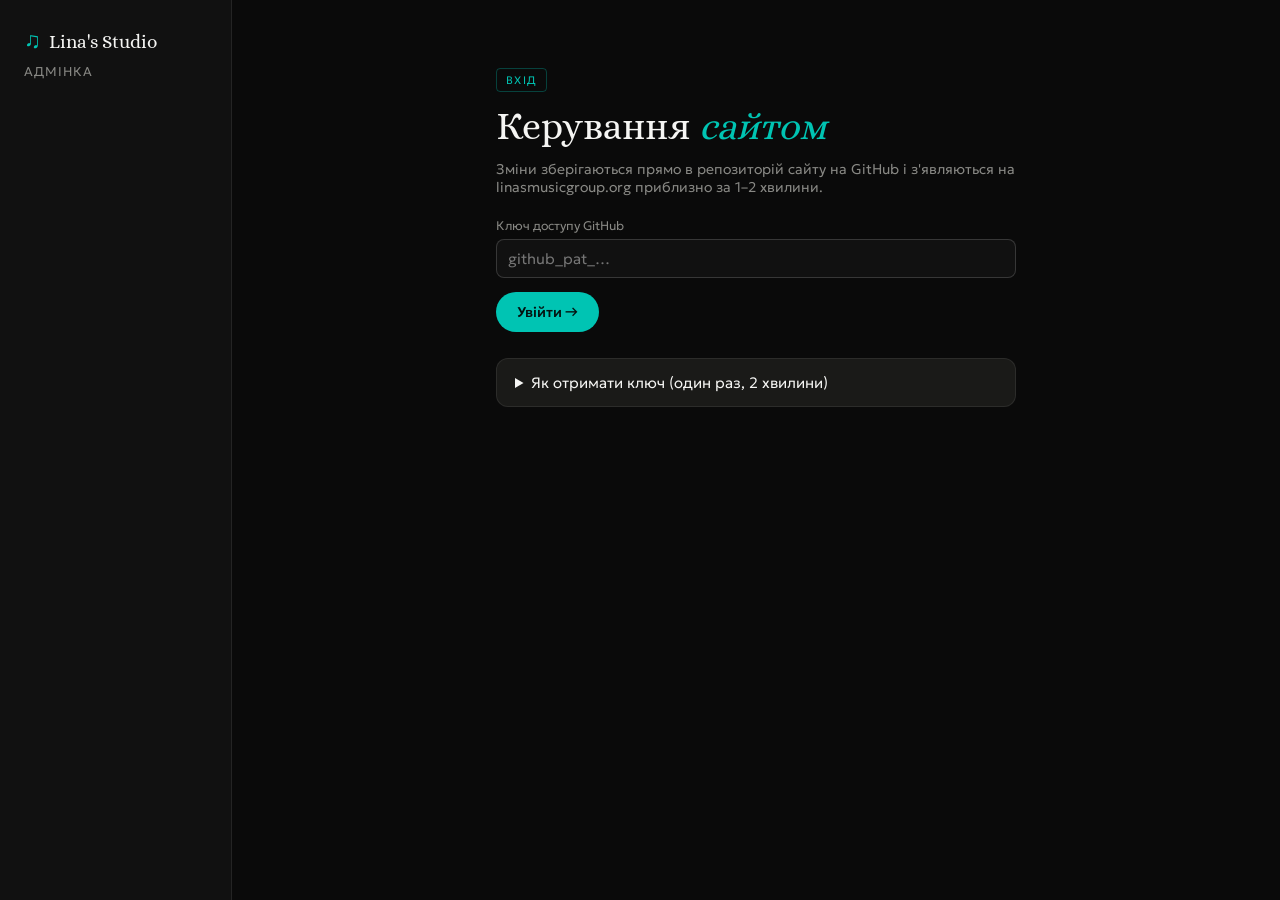
==== admin/index.html @ 113d6806 "Адмінка: зали, блок «О студии» і сертифікат теж редагуються - content.js: halls (картки залів, ціни " ====
<!doctype html>
<html lang="uk">
<head>
  <meta charset="utf-8" />
  <meta name="viewport" content="width=device-width, initial-scale=1" />
  <meta name="robots" content="noindex, nofollow" />
  <title>Адмінка · Lina's Studio</title>
  <link rel="preconnect" href="https://fonts.googleapis.com" />
  <link rel="preconnect" href="https://fonts.gstatic.com" crossorigin />
  <link href="https://fonts.googleapis.com/css2?family=Alice&family=Geologica:wght@300;400;500;600&display=swap" rel="stylesheet" />
  <link rel="stylesheet" href="admin.css" />
</head>
<body>
  <header class="topbar">
    <div class="brand">
      <span class="brand-note">♫</span>
      <span class="brand-name">Lina's Studio</span>
      <span class="brand-sub">адмінка</span>
    </div>
    <nav class="tabs" id="tabs" hidden>
      <button class="tab active" data-tab="events">Події</button>
      <button class="tab" data-tab="teachers">Викладачі</button>
      <button class="tab" data-tab="prices">Ціни</button>
      <button class="tab" data-tab="halls">Зали</button>
      <button class="tab" data-tab="about">Про студію</button>
      <button class="tab" data-tab="cert">Сертифікат</button>
      <button class="tab" data-tab="gallery">Галерея</button>
    </nav>
    <div class="topbar-right" id="topbarRight" hidden>
      <a class="link" href="../" target="_blank" rel="noopener">Відкрити сайт ↗</a>
      <button class="link" id="logoutBtn">Вийти</button>
    </div>
  </header>

  <main id="app">
    <section class="login" id="loginView" hidden>
      <div class="chip">Вхід</div>
      <h1>Керування <em>сайтом</em></h1>
      <p class="muted">Зміни зберігаються прямо в репозиторій сайту на GitHub і з'являються на linasmusicgroup.org приблизно за 1–2 хвилини.</p>
      <label class="field">
        <span>Ключ доступу GitHub</span>
        <input type="password" id="tokenInput" placeholder="github_pat_…" autocomplete="off" />
      </label>
      <button class="btn btn-teal" id="loginBtn">Увійти →</button>
      <p class="error" id="loginError" hidden></p>
      <details class="help">
        <summary>Як отримати ключ (один раз, 2 хвилини)</summary>
        <ol>
          <li>Відкрийте <a href="https://github.com/settings/personal-access-tokens/new" target="_blank" rel="noopener">github.com/settings/personal-access-tokens/new</a> (увійдіть у свій GitHub).</li>
          <li><b>Token name</b>: наприклад «Адмінка сайту». <b>Expiration</b>: на ваш вибір (наприклад, 1 рік).</li>
          <li><b>Repository access</b> → <b>Only select repositories</b> → виберіть <b>linas-studio</b>.</li>
          <li><b>Permissions</b> → <b>Repository permissions</b> → <b>Contents</b> → <b>Read and write</b>.</li>
          <li>Натисніть <b>Generate token</b>, скопіюйте ключ і вставте його сюди.</li>
        </ol>
        <p class="muted">Ключ зберігається лише в цьому браузері. Нікому його не пересилайте.</p>
      </details>
    </section>

    <section id="loadingView" class="loading" hidden>Завантажую контент…</section>

    <section id="eventsView" class="view" hidden></section>
    <section id="teachersView" class="view" hidden></section>
    <section id="pricesView" class="view" hidden></section>
    <section id="hallsView" class="view" hidden></section>
    <section id="aboutView" class="view" hidden></section>
    <section id="certView" class="view" hidden></section>
    <section id="galleryView" class="view" hidden></section>
  </main>

  <div class="savebar" id="savebar" hidden>
    <span id="saveStatus">Немає змін</span>
    <div class="savebar-actions">
      <button class="btn btn-ghost" id="previewBtn">Попередній перегляд</button>
      <button class="btn btn-ghost" id="discardBtn">Скасувати зміни</button>
      <button class="btn btn-teal" id="publishBtn">Опублікувати на сайті</button>
    </div>
  </div>

  <div class="modal" id="modal" hidden>
    <div class="modal-box" role="dialog" aria-modal="true">
      <div id="modalBody"></div>
    </div>
  </div>

  <div class="toast" id="toast" hidden></div>

  <script src="photo-editor.js"></script>
  <script src="admin.js"></script>
</body>
</html>
---- admin/admin.css ----
:root {
  --teal: #00c4b3;
  --teal2: #00d4c2;
  --teal-faint: rgba(0, 196, 179, 0.08);
  --teal-border: rgba(0, 196, 179, 0.3);
  --gold: #d4a017;
  --purple: rgba(147, 51, 234, 0.88);
  --red: #e5534b;
  --dark: #0a0a0a;
  --dark2: #111111;
  --card: #1a1a18;
  --card2: #222220;
  --border: rgba(255, 255, 255, 0.08);
  --border2: rgba(255, 255, 255, 0.16);
  --text: #c8c8c4;
  --muted: #888884;
  --white: #f5f5f3;
  --radius: 12px;
  --radius-sm: 8px;
}
*, *::before, *::after { box-sizing: border-box; margin: 0; padding: 0; }
body {
  background: var(--dark);
  color: var(--text);
  font-family: "Geologica", sans-serif;
  font-weight: 300;
  font-size: 15px;
  min-height: 100vh;
  padding-bottom: 96px;
}
a { color: var(--teal); }
button { font: inherit; cursor: pointer; }
input, textarea, select {
  font: inherit;
  color: var(--white);
  background: var(--dark2);
  border: 1px solid var(--border2);
  border-radius: var(--radius-sm);
  padding: 9px 11px;
  width: 100%;
}
input:focus, textarea:focus, select:focus { outline: none; border-color: var(--teal); }
textarea { min-height: 110px; resize: vertical; line-height: 1.45; }
[hidden] { display: none !important; }
h1, h2, h3 { font-family: "Alice", serif; font-weight: 400; color: var(--white); }
h1 em, h2 em { color: var(--teal); }
.muted { color: var(--muted); font-size: 0.88rem; }
.error { color: var(--red); margin-top: 10px; }

/* top bar */
.topbar {
  position: sticky; top: 0; z-index: 20;
  display: flex; align-items: center; gap: 24px; flex-wrap: wrap;
  padding: 14px 24px;
  background: rgba(10, 10, 10, 0.92);
  backdrop-filter: blur(10px);
  border-bottom: 1px solid var(--border);
}
.brand { display: flex; align-items: baseline; gap: 8px; }
.brand-note { color: var(--teal); font-size: 1.4rem; }
.brand-name { font-family: "Alice", serif; color: var(--white); font-size: 1.2rem; }
.brand-sub { color: var(--muted); font-size: 0.8rem; text-transform: uppercase; letter-spacing: 0.08em; }
.tabs { display: flex; gap: 6px; flex-wrap: wrap; }
.tab {
  background: transparent; color: var(--text);
  border: 1px solid var(--border2); border-radius: 999px;
  padding: 7px 16px; font-size: 0.85rem;
}
.tab.active { background: var(--teal); color: #041311; border-color: var(--teal); font-weight: 500; }
.topbar-right { margin-left: auto; display: flex; gap: 16px; align-items: center; }
.link { background: none; border: none; color: var(--muted); font-size: 0.85rem; text-decoration: none; }
.link:hover { color: var(--teal); }

main { max-width: 1120px; margin: 0 auto; padding: 28px 24px; }
.chip {
  display: inline-block; font-size: 0.68rem; text-transform: uppercase; letter-spacing: 0.12em;
  color: var(--teal); border: 1px solid var(--teal-border); border-radius: 4px; padding: 4px 9px;
  margin-bottom: 12px;
}

/* login */
.login { max-width: 520px; margin: 40px auto; }
.login h1 { font-size: 2.4rem; margin-bottom: 12px; }
.login .muted { margin-bottom: 22px; }
.field { display: block; margin-bottom: 14px; }
.field > span { display: block; font-size: 0.78rem; color: var(--muted); margin-bottom: 6px; }
.help { margin-top: 26px; background: var(--card); border: 1px solid var(--border); border-radius: var(--radius); padding: 14px 18px; }
.help summary { cursor: pointer; color: var(--white); }
.help ol { margin: 12px 0 10px 18px; line-height: 1.6; font-size: 0.9rem; }
.loading { text-align: center; padding: 80px 0; color: var(--muted); }

/* buttons */
.btn {
  border-radius: 999px; padding: 10px 20px; font-size: 0.88rem; border: 1px solid transparent;
  transition: background 0.15s, border-color 0.15s;
}
.btn-teal { background: var(--teal); color: #041311; font-weight: 500; }
.btn-teal:hover { background: var(--teal2); }
.btn-teal:disabled { opacity: 0.5; cursor: default; }
.btn-ghost { background: transparent; color: var(--text); border-color: var(--border2); }
.btn-ghost:hover { border-color: var(--teal); color: var(--teal); }
.btn-small { padding: 6px 13px; font-size: 0.8rem; }
.btn-danger { background: transparent; color: var(--red); border-color: rgba(229, 83, 75, 0.4); }
.btn-danger:hover { background: rgba(229, 83, 75, 0.1); }
.icon-btn {
  width: 32px; height: 32px; border-radius: 8px; border: 1px solid var(--border2);
  background: transparent; color: var(--text); font-size: 0.9rem; display: inline-flex;
  align-items: center; justify-content: center;
}
.icon-btn:hover { border-color: var(--teal); color: var(--teal); }
.icon-btn.danger:hover { border-color: var(--red); color: var(--red); }
.icon-btn:disabled { opacity: 0.3; cursor: default; }

/* sections */
.view-head { display: flex; align-items: flex-end; justify-content: space-between; gap: 16px; flex-wrap: wrap; margin-bottom: 22px; }
.view-head h2 { font-size: 2rem; }
.group { margin-bottom: 36px; }
.group-head { display: flex; align-items: center; justify-content: space-between; gap: 12px; margin-bottom: 12px; }
.group-head h3 { font-size: 1.35rem; }

/* teacher rows */
.row-list { display: flex; flex-direction: column; gap: 10px; }
.trow {
  display: grid; grid-template-columns: 64px 1fr auto; gap: 16px; align-items: center;
  background: var(--card); border: 1px solid var(--border); border-radius: var(--radius); padding: 10px 14px 10px 10px;
}
.trow.is-hidden { opacity: 0.5; }
.trow img, .trow .ph {
  width: 64px; height: 64px; border-radius: 10px; object-fit: cover; background: var(--card2);
  display: flex; align-items: center; justify-content: center; font-size: 1.6rem;
}
.trow-name { color: var(--white); font-family: "Alice", serif; font-size: 1.1rem; }
.trow-role { color: var(--muted); font-size: 0.8rem; margin-top: 2px; }
.trow-actions { display: flex; gap: 6px; flex-wrap: wrap; justify-content: flex-end; }
.badge {
  display: inline-block; font-size: 0.62rem; text-transform: uppercase; letter-spacing: 0.08em; font-weight: 500;
  padding: 3px 8px; border-radius: 999px; background: var(--teal); color: #041311; margin-left: 8px; vertical-align: middle;
}
.badge.pro { background: var(--purple); color: #fff; }
.badge.top { background: rgba(255, 215, 0, 0.9); color: #111; }
.badge.kids { background: var(--card2); color: var(--teal); border: 1px solid var(--teal-border); }
.badge.off { background: var(--card2); color: var(--muted); }

/* modal */
.modal { position: fixed; inset: 0; z-index: 50; background: rgba(0, 0, 0, 0.7); display: flex; align-items: flex-start; justify-content: center; overflow-y: auto; padding: 40px 16px; }
.modal-box { background: var(--dark2); border: 1px solid var(--border2); border-radius: 16px; width: 100%; max-width: 820px; padding: 26px; }
.modal-box h3 { font-size: 1.5rem; margin-bottom: 18px; }
.grid2 { display: grid; grid-template-columns: 1fr 1fr; gap: 12px 16px; }
.grid3 { display: grid; grid-template-columns: repeat(3, 1fr); gap: 12px 16px; }
.grid4 { display: grid; grid-template-columns: repeat(4, 1fr); gap: 12px 16px; }
.sub-head { color: var(--white); font-size: 0.95rem; font-weight: 500; margin: 22px 0 10px; display: flex; align-items: center; justify-content: space-between; gap: 10px; }
.lang-tabs { display: flex; gap: 6px; margin-bottom: 12px; }
.lang-tab { background: transparent; border: 1px solid var(--border2); color: var(--text); border-radius: 6px; padding: 4px 12px; font-size: 0.8rem; }
.lang-tab.active { border-color: var(--teal); color: var(--teal); }
.multi-row { display: grid; gap: 8px; align-items: center; margin-bottom: 8px; }
.multi-row.tags { grid-template-columns: 1fr 1fr 1fr 32px; }
.multi-row.videos { grid-template-columns: 2fr 1fr 1fr 1fr 32px; }
.multi-head { font-size: 0.72rem; color: var(--muted); }
.photo-pick { display: flex; gap: 16px; align-items: center; }
.photo-pick img, .photo-pick .ph { width: 96px; height: 96px; border-radius: 12px; object-fit: cover; background: var(--card2); display: flex; align-items: center; justify-content: center; font-size: 2rem; }
.modal-actions { display: flex; justify-content: flex-end; gap: 10px; margin-top: 26px; }
.file-btn { position: relative; overflow: hidden; display: inline-block; }
.file-btn input { position: absolute; inset: 0; opacity: 0; cursor: pointer; }

/* price plans */
.plans { display: grid; grid-template-columns: repeat(auto-fill, minmax(340px, 1fr)); gap: 14px; }
.plan { background: var(--card); border: 1px solid var(--border); border-radius: var(--radius); padding: 16px; }
.plan.is-hidden { opacity: 0.5; }
.plan-head { display: flex; align-items: flex-start; justify-content: space-between; gap: 8px; margin-bottom: 12px; }
.plan-title { font-family: "Alice", serif; color: var(--white); font-size: 1.15rem; }
.price-grid { display: grid; grid-template-columns: 1fr 1fr; gap: 8px 12px; margin-top: 12px; }
.price-grid label span, .plan label span { display: block; font-size: 0.72rem; color: var(--muted); margin-bottom: 4px; }
.price-grid input { padding: 7px 9px; }
.plan .calc { margin-top: 12px; }

/* gallery */
.tag-list { display: flex; flex-wrap: wrap; gap: 8px; margin-bottom: 14px; }
.tag-chip {
  display: inline-flex; align-items: center; gap: 8px; background: var(--card); border: 1px solid var(--border2);
  border-radius: 999px; padding: 6px 8px 6px 14px; color: var(--white); font-size: 0.85rem;
}
.tag-chip .count { color: var(--muted); font-size: 0.75rem; }
.tag-chip button { background: none; border: none; color: var(--muted); padding: 0 4px; }
.tag-chip button:hover { color: var(--teal); }
.upload-box { background: var(--card); border: 1px dashed var(--teal-border); border-radius: var(--radius); padding: 18px; margin-bottom: 22px; display: flex; flex-wrap: wrap; gap: 14px; align-items: center; }
.check-list { display: flex; flex-wrap: wrap; gap: 8px; }
.check { display: inline-flex; align-items: center; gap: 6px; font-size: 0.85rem; border: 1px solid var(--border2); border-radius: 999px; padding: 5px 12px; cursor: pointer; }
.check input { width: auto; accent-color: var(--teal); }
.filter-row { display: flex; align-items: center; gap: 10px; margin-bottom: 14px; flex-wrap: wrap; }
.filter-row select { width: auto; }
.photos { display: grid; grid-template-columns: repeat(auto-fill, minmax(180px, 1fr)); gap: 12px; }
.photo { background: var(--card); border: 1px solid var(--border); border-radius: var(--radius); overflow: hidden; display: flex; flex-direction: column; }
.photo img { width: 100%; aspect-ratio: 4 / 3; object-fit: cover; display: block; background: var(--card2); }
.photo-body { padding: 8px; display: flex; flex-direction: column; gap: 8px; }
.photo-tags { display: flex; flex-wrap: wrap; gap: 4px; }
.ptag { font-size: 0.7rem; border: 1px solid var(--border2); background: transparent; color: var(--muted); border-radius: 999px; padding: 3px 8px; }
.ptag.on { background: var(--teal-faint); border-color: var(--teal); color: var(--teal); }
.photo-foot { display: flex; justify-content: space-between; align-items: center; }
.new-mark { font-size: 0.68rem; color: var(--gold); }

/* save bar */
.savebar {
  position: fixed; left: 0; right: 0; bottom: 0; z-index: 30;
  display: flex; align-items: center; justify-content: space-between; gap: 12px; flex-wrap: wrap;
  padding: 14px 24px; background: rgba(17, 17, 17, 0.96); border-top: 1px solid var(--border2);
}
.savebar.dirty { border-top-color: var(--teal); }
.savebar.dirty #saveStatus { color: var(--teal); }
.savebar-actions { display: flex; gap: 8px; flex-wrap: wrap; }
.toast {
  position: fixed; left: 50%; bottom: 90px; transform: translateX(-50%); z-index: 60;
  background: var(--card2); border: 1px solid var(--teal-border); color: var(--white);
  padding: 12px 18px; border-radius: 10px; max-width: 90vw; font-size: 0.9rem;
}
.toast.bad { border-color: var(--red); }

@media (max-width: 720px) {
  .topbar { padding: 12px 16px; gap: 12px; }
  .topbar-right { margin-left: 0; }
  main { padding: 20px 16px; }
  .grid2, .grid3, .grid4 { grid-template-columns: 1fr; }
  .trow { grid-template-columns: 52px 1fr; }
  .trow img, .trow .ph { width: 52px; height: 52px; }
  .trow-actions { grid-column: 1 / -1; justify-content: flex-start; }
  .multi-row.videos { grid-template-columns: 1fr 1fr 1fr 32px; }
  .multi-row.videos > :first-child { grid-column: 1 / -1; }
  .multi-head.videos { display: none; }
  .savebar { padding: 12px 16px; }
  .modal { padding: 0; }
  .modal-box { border-radius: 0; min-height: 100vh; }
}

/* ── events ── */
.ev-help { margin: -8px 0 22px; max-width: 760px; line-height: 1.55; }
.ev-empty { text-align: center; padding: 56px 20px; border: 1px dashed var(--border2); border-radius: var(--radius); }
.ev-empty-icon { font-size: 2.6rem; margin-bottom: 8px; }
.ev-empty p { color: var(--muted); margin-bottom: 18px; }
.count-pill { display: inline-block; margin-left: 10px; font-family: "Geologica", sans-serif; font-size: 0.75rem; color: var(--muted); border: 1px solid var(--border2); border-radius: 999px; padding: 2px 9px; vertical-align: middle; }
.evrow { border-left: 4px solid var(--border2); }
.evrow.st-live { border-left-color: #2fd27a; }
.evrow.st-scheduled { border-left-color: #6aa8ff; }
.evrow.st-draft { border-left-color: var(--muted); }
.evrow.st-ended { opacity: 0.6; }
.ev-sched { color: var(--text); font-size: 0.78rem; margin-top: 4px; }
.badge.st.live { background: #2fd27a; color: #06210f; }
.badge.st.scheduled { background: #6aa8ff; color: #04152e; }
.badge.st.draft { background: var(--card2); color: var(--text); border: 1px solid var(--border2); }
.badge.st.ended { background: var(--card2); color: var(--muted); }
.badge.star { background: #e8b420; color: #111; }
.photo-pick.wide img, .photo-pick.wide .ph { width: 160px; height: 100px; }

.big-toggle { display: flex; gap: 14px; align-items: center; padding: 16px 18px; margin: 6px 0 4px; border-radius: var(--radius); border: 2px solid var(--border2); background: var(--dark2); cursor: pointer; transition: border-color 0.2s, background 0.2s; }
.big-toggle input { position: absolute; opacity: 0; width: 1px; height: 1px; }
.big-toggle-ui { flex: 0 0 52px; height: 30px; border-radius: 30px; background: #333; position: relative; transition: background 0.2s; }
.big-toggle-ui::after { content: ""; position: absolute; left: 3px; top: 3px; width: 24px; height: 24px; border-radius: 50%; background: #fff; transition: transform 0.2s; }
.big-toggle.on { border-color: #e8b420; background: rgba(232, 180, 32, 0.08); }
.big-toggle.on .big-toggle-ui { background: #e8b420; }
.big-toggle.on .big-toggle-ui::after { transform: translateX(22px); }
.big-toggle b { display: block; color: var(--white); font-weight: 500; margin-bottom: 3px; }
.big-toggle small { color: var(--muted); font-size: 0.8rem; line-height: 1.4; }
.big-toggle input:focus-visible + .big-toggle-ui { outline: 2px solid var(--teal); outline-offset: 2px; }

.choice { display: flex; flex-wrap: wrap; gap: 8px; align-items: center; margin-top: 6px; }
.choice-btn { background: var(--dark2); color: var(--text); border: 1px solid var(--border2); border-radius: 999px; padding: 8px 16px; font-size: 0.86rem; }
.choice-btn:hover { border-color: var(--teal); color: var(--white); }
.choice-btn.on { background: var(--teal); color: #041311; border-color: var(--teal); font-weight: 500; }
.choice input[type="datetime-local"] { width: auto; min-width: 220px; }
input[type="datetime-local"] { color-scheme: dark; }
.ev-summary { margin: 16px 0 4px; padding: 12px 14px; border-radius: var(--radius-sm); font-size: 0.9rem; line-height: 1.5; background: var(--dark2); border: 1px solid var(--border2); color: var(--white); }
.ev-summary.st-live { border-color: #2fd27a; background: rgba(47, 210, 122, 0.08); }
.ev-summary.st-scheduled { border-color: #6aa8ff; background: rgba(106, 168, 255, 0.08); }
.ev-summary.st-ended { border-color: var(--red); background: rgba(229, 83, 75, 0.08); }

/* ── left sidebar menu (desktop) ── */
@media (min-width: 900px) {
  body { padding-left: 232px; }
  .topbar {
    position: fixed; top: 0; bottom: 0; left: 0; width: 232px;
    flex-direction: column; align-items: stretch; flex-wrap: nowrap; gap: 32px;
    padding: 26px 16px 24px; border-bottom: none; border-right: 1px solid var(--border);
    background: var(--dark2); overflow-y: auto;
  }
  .brand { flex-wrap: wrap; padding: 0 8px; }
  .brand-sub { flex-basis: 100%; margin-top: 2px; }
  .tabs { flex-direction: column; gap: 4px; }
  .tab {
    text-align: left; border: none; border-radius: 10px; padding: 11px 14px; font-size: 0.95rem;
    color: var(--text); background: transparent;
  }
  .tab:hover { background: var(--card); color: var(--white); }
  .tab.active { background: var(--teal-faint); color: var(--teal); box-shadow: inset 3px 0 0 var(--teal); font-weight: 500; }
  .topbar-right { margin-left: 0; margin-top: auto; flex-direction: column; align-items: flex-start; gap: 10px; padding: 0 8px; }
  .savebar { left: 232px; }
  main { margin: 0 auto; }
}

/* ── photo editor ── */
.pe-overlay { position: fixed; inset: 0; z-index: 70; background: rgba(0, 0, 0, 0.82); display: flex; align-items: center; justify-content: center; padding: 16px; }
.pe-box { background: var(--dark2); border: 1px solid var(--teal-border); border-radius: 16px; width: 100%; max-width: 980px; max-height: calc(100vh - 32px); overflow-y: auto; padding: 20px 22px; display: flex; flex-direction: column; gap: 14px; }
.pe-head { display: flex; flex-wrap: wrap; align-items: baseline; gap: 6px 16px; }
.pe-head h3 { font-family: "Alice", serif; font-weight: 400; font-size: 1.5rem; color: var(--white); }
.pe-hint { color: var(--muted); font-size: 0.85rem; }
.pe-stage { position: relative; height: min(56vh, 520px); min-height: 260px; background: #050505; border-radius: var(--radius); overflow: hidden; cursor: grab; touch-action: none; user-select: none; }
.pe-stage:active { cursor: grabbing; }
.pe-canvas { display: block; }
.pe-controls { display: grid; grid-template-columns: 1fr 1fr; gap: 12px 22px; }
.pe-group { display: flex; flex-direction: column; gap: 7px; min-width: 0; }
.pe-label { font-size: 0.72rem; letter-spacing: 0.12em; text-transform: uppercase; color: var(--teal); }
.pe-chips { display: flex; flex-wrap: wrap; gap: 6px; }
.pe-chip { background: var(--card); color: var(--text); border: 1px solid var(--border2); border-radius: 999px; padding: 6px 13px; font-size: 0.85rem; }
.pe-chip:hover { border-color: var(--teal); color: var(--teal); }
.pe-chip.on { background: var(--teal); border-color: var(--teal); color: #041311; font-weight: 500; }
.pe-zoom { display: flex; align-items: center; gap: 8px; }
.pe-zoom input, .pe-slider input { padding: 0; border: 0; background: none; accent-color: var(--teal); width: 100%; }
.pe-btn { width: 34px; height: 34px; flex: none; border-radius: 50%; background: var(--card); color: var(--white); border: 1px solid var(--border2); font-size: 1.1rem; line-height: 1; }
.pe-btn:hover { border-color: var(--teal); color: var(--teal); }
.pe-val { min-width: 46px; text-align: right; color: var(--muted); font-size: 0.85rem; font-variant-numeric: tabular-nums; }
.pe-filters { display: grid; grid-template-columns: auto 1fr 1fr 1fr; align-items: center; grid-column: 1 / -1; gap: 10px 18px; }
.pe-slider { display: grid; grid-template-columns: auto 1fr auto; align-items: center; gap: 8px; font-size: 0.85rem; }
.pe-actions { display: flex; flex-wrap: wrap; gap: 10px; align-items: center; }
.pe-spacer { flex: 1; }
@media (max-width: 720px) {
  .pe-controls { grid-template-columns: 1fr; }
  .pe-filters { grid-template-columns: 1fr; }
  .pe-stage { height: 46vh; }
}

/* ── progress ── */
.progress { position: fixed; left: 50%; top: 18px; transform: translateX(-50%); z-index: 80; width: min(420px, calc(100vw - 32px)); background: var(--card); border: 1px solid var(--teal-border); border-radius: var(--radius); padding: 12px 16px; box-shadow: 0 12px 40px rgba(0, 0, 0, 0.5); }
.progress-text { color: var(--white); font-size: 0.92rem; margin-bottom: 9px; }
.progress-track { height: 6px; background: var(--dark); border-radius: 999px; overflow: hidden; position: relative; }
.progress-bar { height: 100%; width: 3%; background: var(--teal); border-radius: 999px; transition: width 0.3s ease; }
.progress-bar.indeterminate { width: 35%; position: absolute; animation: pg-slide 1.1s ease-in-out infinite; }
@keyframes pg-slide { from { left: -35%; } to { left: 100%; } }

/* ── preview ── */
.pv-overlay { position: fixed; inset: 0; z-index: 65; background: var(--dark); display: flex; flex-direction: column; }
.pv-bar { display: flex; flex-wrap: wrap; align-items: center; justify-content: space-between; gap: 10px 18px; padding: 10px max(16px, env(safe-area-inset-left, 0px)); border-bottom: 1px solid var(--teal-border); background: var(--dark2); }
.pv-title { display: flex; flex-direction: column; gap: 2px; min-width: 0; }
.pv-title b { color: var(--white); font-weight: 500; }
.pv-title .muted { font-size: 0.82rem; }
.pv-actions { display: flex; flex-wrap: wrap; gap: 8px; align-items: center; }
.pv-dev { background: var(--card); color: var(--text); border: 1px solid var(--border2); border-radius: 999px; padding: 6px 13px; font-size: 0.82rem; }
.pv-dev.on { border-color: var(--teal); color: var(--teal); }
.pv-wrap { flex: 1; display: flex; justify-content: center; background: #000; min-height: 0; overflow: auto; }
.pv-frame { border: 0; width: 100%; height: 100%; background: #0a0a0a; }
.pv-wrap.phone { padding: 18px 0; }
.pv-wrap.phone .pv-frame { width: 390px; max-width: 100%; border: 1px solid var(--border2); border-radius: 22px; }
.modal-actions { flex-wrap: wrap; align-items: center; }

/* ── halls / about / certificate ── */
.head-actions { display: flex; align-items: center; gap: 14px; flex-wrap: wrap; }
textarea.short { min-height: 80px; }
.trow.wide-img { grid-template-columns: 120px 1fr auto; }
.trow.wide-img img, .trow.wide-img .ph { width: 120px; height: 56px; }
.multi-row.tags.wide { grid-template-columns: 1fr 1fr 1fr 74px; }
.multi-row.tags:has(.row-btns) { grid-template-columns: 1fr 1fr 1fr 74px; }
.row-btns { display: flex; gap: 6px; }
.multi-row.stats { grid-template-columns: 90px 1fr 1fr 1fr 60px 32px; }
.multi-row.stats input[type=checkbox] { width: 20px; height: 20px; justify-self: center; accent-color: var(--teal); }
.group > .photo-pick { margin-bottom: 16px; }
.group .lang-tabs { margin-top: 4px; }
@media (max-width: 720px) {
  .multi-row.tags.wide, .multi-row.tags:has(.row-btns), .multi-row.stats { grid-template-columns: 1fr; }
  .multi-row.multi-head { display: none; }
}
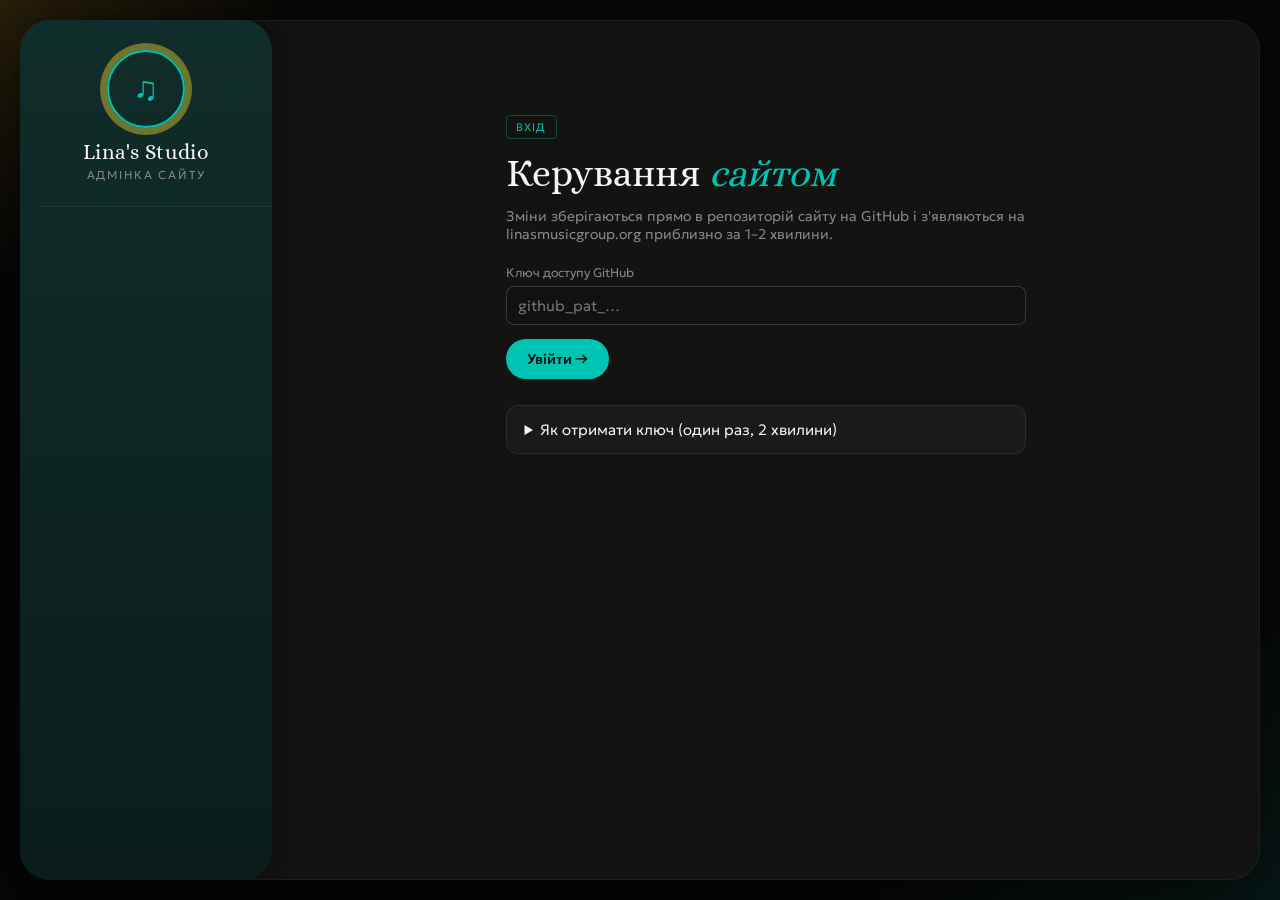
==== commit 5f8955c5: "Адмінка: новий вигляд (бокове меню з іконками, картки, плаваюча панель) Co-Authored-By: Claude Opus " ====
--- a/admin/index.html
+++ b/admin/index.html
@@ -13,22 +13,24 @@
 <body>
   <header class="topbar">
     <div class="brand">
-      <span class="brand-note">♫</span>
-      <span class="brand-name">Lina's Studio</span>
-      <span class="brand-sub">адмінка</span>
+      <span class="brand-logo"><span class="brand-note">♫</span></span>
+      <span class="brand-text">
+        <span class="brand-name">Lina's Studio</span>
+        <span class="brand-sub">адмінка сайту</span>
+      </span>
     </div>
     <nav class="tabs" id="tabs" hidden>
-      <button class="tab active" data-tab="events">Події</button>
-      <button class="tab" data-tab="teachers">Викладачі</button>
-      <button class="tab" data-tab="prices">Ціни</button>
-      <button class="tab" data-tab="halls">Зали</button>
-      <button class="tab" data-tab="about">Про студію</button>
-      <button class="tab" data-tab="cert">Сертифікат</button>
-      <button class="tab" data-tab="gallery">Галерея</button>
+      <button class="tab active" data-tab="events"><svg class="tab-ico" viewBox="0 0 24 24" fill="none" stroke="currentColor" stroke-width="1.7" stroke-linecap="round" stroke-linejoin="round" aria-hidden="true"><rect x="3" y="4.5" width="18" height="16" rx="2.5"/><path d="M8 2.5v4M16 2.5v4M3 9.5h18"/><path d="M12 12.5l1.1 2.2 2.4.3-1.8 1.6.5 2.4-2.2-1.2-2.2 1.2.5-2.4-1.8-1.6 2.4-.3z"/></svg><span>Події</span></button>
+      <button class="tab" data-tab="teachers"><svg class="tab-ico" viewBox="0 0 24 24" fill="none" stroke="currentColor" stroke-width="1.7" stroke-linecap="round" stroke-linejoin="round" aria-hidden="true"><circle cx="9" cy="8" r="3.5"/><path d="M2.5 20c.6-3.6 3.3-5.5 6.5-5.5s5.9 1.9 6.5 5.5"/><path d="M17.5 4.5v8.2"/><circle cx="16" cy="13" r="1.8"/><path d="M17.5 4.5l3 1"/></svg><span>Викладачі</span></button>
+      <button class="tab" data-tab="prices"><svg class="tab-ico" viewBox="0 0 24 24" fill="none" stroke="currentColor" stroke-width="1.7" stroke-linecap="round" stroke-linejoin="round" aria-hidden="true"><path d="M3 12.6V4.5A1.5 1.5 0 0 1 4.5 3h8.1l8.4 8.4a1.5 1.5 0 0 1 0 2.1l-7 7a1.5 1.5 0 0 1-2.1 0z"/><circle cx="8" cy="8" r="1.6"/></svg><span>Ціни</span></button>
+      <button class="tab" data-tab="halls"><svg class="tab-ico" viewBox="0 0 24 24" fill="none" stroke="currentColor" stroke-width="1.7" stroke-linecap="round" stroke-linejoin="round" aria-hidden="true"><path d="M3 21V9l9-5.5L21 9v12"/><path d="M9 21v-6h6v6"/><path d="M3 21h18"/></svg><span>Зали</span></button>
+      <button class="tab" data-tab="about"><svg class="tab-ico" viewBox="0 0 24 24" fill="none" stroke="currentColor" stroke-width="1.7" stroke-linecap="round" stroke-linejoin="round" aria-hidden="true"><circle cx="12" cy="12" r="9"/><path d="M12 11v5.5"/><circle cx="12" cy="7.8" r=".6" fill="currentColor"/></svg><span>Про студію</span></button>
+      <button class="tab" data-tab="cert"><svg class="tab-ico" viewBox="0 0 24 24" fill="none" stroke="currentColor" stroke-width="1.7" stroke-linecap="round" stroke-linejoin="round" aria-hidden="true"><rect x="3" y="8" width="18" height="13" rx="2"/><path d="M12 8v13M3 12.5h18"/><path d="M12 8c-1.5-3.5-5.5-4-5.5-1.5S10 8 12 8zM12 8c1.5-3.5 5.5-4 5.5-1.5S14 8 12 8z"/></svg><span>Сертифікат</span></button>
+      <button class="tab" data-tab="gallery"><svg class="tab-ico" viewBox="0 0 24 24" fill="none" stroke="currentColor" stroke-width="1.7" stroke-linecap="round" stroke-linejoin="round" aria-hidden="true"><rect x="3" y="4" width="18" height="16" rx="2.5"/><circle cx="9" cy="9.5" r="1.8"/><path d="M21 16l-5.5-5.5L5 20"/></svg><span>Галерея</span></button>
     </nav>
     <div class="topbar-right" id="topbarRight" hidden>
-      <a class="link" href="../" target="_blank" rel="noopener">Відкрити сайт ↗</a>
-      <button class="link" id="logoutBtn">Вийти</button>
+      <a class="link side-link" href="../" target="_blank" rel="noopener"><svg class="tab-ico" viewBox="0 0 24 24" fill="none" stroke="currentColor" stroke-width="1.7" stroke-linecap="round" stroke-linejoin="round" aria-hidden="true"><path d="M14 4h6v6"/><path d="M20 4l-9 9"/><path d="M18 14v5a1 1 0 0 1-1 1H5a1 1 0 0 1-1-1V7a1 1 0 0 1 1-1h5"/></svg><span>Відкрити сайт</span></a>
+      <button class="link side-link" id="logoutBtn"><svg class="tab-ico" viewBox="0 0 24 24" fill="none" stroke="currentColor" stroke-width="1.7" stroke-linecap="round" stroke-linejoin="round" aria-hidden="true"><path d="M15 4h3a2 2 0 0 1 2 2v12a2 2 0 0 1-2 2h-3"/><path d="M10 17l-5-5 5-5"/><path d="M5 12h11"/></svg><span>Вийти</span></button>
     </div>
   </header>
 
@@ -70,9 +72,9 @@
   <div class="savebar" id="savebar" hidden>
     <span id="saveStatus">Немає змін</span>
     <div class="savebar-actions">
-      <button class="btn btn-ghost" id="previewBtn">Попередній перегляд</button>
-      <button class="btn btn-ghost" id="discardBtn">Скасувати зміни</button>
-      <button class="btn btn-teal" id="publishBtn">Опублікувати на сайті</button>
+      <button class="btn btn-ghost" id="previewBtn"><span class="lg">Попередній перегляд</span><span class="sm">👁 Перегляд</span></button>
+      <button class="btn btn-ghost" id="discardBtn"><span class="lg">Скасувати зміни</span><span class="sm">Скасувати</span></button>
+      <button class="btn btn-teal" id="publishBtn"><span class="lg">Опублікувати на сайті</span><span class="sm">Опублікувати</span></button>
     </div>
   </div>
 
--- a/admin/admin.css
+++ b/admin/admin.css
@@ -364,3 +364,220 @@
   .multi-row.tags.wide, .multi-row.tags:has(.row-btns), .multi-row.stats { grid-template-columns: 1fr; }
   .multi-row.multi-head { display: none; }
 }
+
+/* photo picker: buttons in one line, in colour */
+.photo-pick > div { display: flex; flex-wrap: wrap; align-items: center; gap: 8px; }
+.photo-pick > div > p { flex-basis: 100%; }
+.photo-pick > div > * { margin-left: 0 !important; margin-top: 0 !important; }
+.photo-pick .file-btn { background: var(--teal); border-color: var(--teal); color: #041311; font-weight: 500; }
+.photo-pick .file-btn:hover { background: var(--teal2); color: #041311; }
+.photo-pick .btn-ghost:not(.file-btn) { border-color: var(--teal-border); color: var(--teal); background: var(--teal-faint); }
+.photo-pick .btn-ghost:not(.file-btn):hover { border-color: var(--teal); }
+.photo-pick.contain img { object-fit: contain; background: #000; }
+.photo-pick .btn-small { padding: 8px 16px; font-size: 0.85rem; }
+
+/* ── phone and tablet layout ── */
+.savebar .sm { display: none; }
+.mr-cell { display: contents; }
+.mr-lab { display: none; }
+@media (max-width: 899px) {
+  /* top bar: brand + links in one line, sections as one scrollable strip */
+  .topbar { padding: 10px 16px 0; gap: 6px 12px; }
+  .brand-note { font-size: 1.15rem; }
+  .brand-name { font-size: 1.05rem; }
+  .topbar-right { margin-left: auto; gap: 14px; font-size: 0.82rem; }
+  .tabs {
+    order: 3; flex-basis: 100%; flex-wrap: nowrap; overflow-x: auto; gap: 6px;
+    padding: 4px 0 10px; margin: 0 -16px; padding-left: 16px; padding-right: 16px;
+    scrollbar-width: none; -webkit-overflow-scrolling: touch;
+  }
+  .tabs::-webkit-scrollbar { display: none; }
+  .tab { flex: none; padding: 7px 14px; }
+}
+@media (max-width: 720px) {
+  body { padding-bottom: 84px; }
+  main { padding: 18px 16px 24px; }
+  .view-head { margin-bottom: 16px; }
+  .view-head h2 { font-size: 1.6rem; }
+  .group { margin-bottom: 28px; }
+  .group-head { flex-wrap: wrap; gap: 8px; }
+  .group-head h3 { font-size: 1.15rem; }
+
+  /* save bar: one compact line of buttons */
+  .savebar { padding: 8px 12px calc(8px + env(safe-area-inset-bottom, 0px)); gap: 6px; flex-direction: column; align-items: stretch; }
+  #saveStatus { font-size: 0.75rem; text-align: center; }
+  .savebar-actions { display: grid; grid-template-columns: 1fr 1fr 1.4fr; gap: 6px; }
+  .savebar-actions .btn { padding: 10px 6px; font-size: 0.82rem; white-space: nowrap; }
+  .savebar .lg { display: none; }
+  .savebar .sm { display: inline; }
+  .toast { bottom: 100px; }
+
+  /* rows with several languages become small cards with a label on every field */
+  .multi-row.multi-head { display: none; }
+  .multi-row:not(.multi-head),
+  .multi-row.tags.wide:not(.multi-head),
+  .multi-row.tags:has(.row-btns):not(.multi-head),
+  .multi-row.stats:not(.multi-head),
+  .multi-row.videos:not(.multi-head) {
+    display: grid; grid-template-columns: 1fr 1fr 1fr; gap: 8px;
+    background: var(--card); border: 1px solid var(--border); border-radius: var(--radius-sm); padding: 10px;
+  }
+  .multi-row.videos:not(.multi-head) > .mr-cell:first-child,
+  .multi-row.stats:not(.multi-head) > .mr-cell:first-child { grid-column: 1 / -1; }
+  .mr-cell { display: flex; flex-direction: column; gap: 4px; min-width: 0; }
+  .mr-lab { display: block; font-size: 0.7rem; color: var(--muted); letter-spacing: 0.04em; }
+  .multi-row .row-btns, .multi-row > .icon-btn { grid-column: 1 / -1; justify-self: end; }
+  .multi-row .row-btns { display: flex; gap: 6px; }
+  .multi-row input { padding: 8px 9px; min-width: 0; }
+
+  /* gallery: two photos per row */
+  .photos { grid-template-columns: 1fr 1fr; gap: 8px; }
+  .upload-box { padding: 14px; }
+
+  /* price cards and tables */
+  .plans { grid-template-columns: 1fr; }
+  .price-grid { grid-template-columns: 1fr 1fr; }
+  .plan { padding: 12px; }
+
+  /* photo picker */
+  .photo-pick { align-items: flex-start; gap: 12px; }
+  .photo-pick img, .photo-pick .ph { width: 72px; height: 72px; flex: none; }
+  .photo-pick.wide img, .photo-pick.wide .ph { width: 110px; height: 70px; }
+
+  /* editor windows */
+  .modal-box { padding: 18px 16px 24px; }
+  .modal-actions { display: grid; grid-template-columns: 1fr 1fr; gap: 8px; }
+  .modal-actions .pe-spacer { display: none; }
+  .modal-actions .btn { padding: 11px 8px; font-size: 0.85rem; }
+  .modal-actions .btn-teal { grid-column: 1 / -1; }
+
+  /* preview bar */
+  .pv-bar { padding-block: 8px; }
+  .pv-title .muted { display: none; }
+  .pv-actions { width: 100%; }
+  .pv-actions .btn-teal { flex: 1; }
+
+  /* photo editor */
+  .pe-box { padding: 14px; gap: 10px; }
+  .pe-head h3 { font-size: 1.2rem; }
+  .pe-hint { display: none; }
+  .pe-actions { display: grid; grid-template-columns: 1fr 1fr; }
+  .pe-actions .pe-spacer { display: none; }
+  .pe-actions .btn-teal { grid-column: 1 / -1; order: -1; }
+}
+@media (max-width: 400px) {
+  .multi-row:not(.multi-head) { grid-template-columns: 1fr; }
+  .price-grid { grid-template-columns: 1fr; }
+}
+@media (max-width: 480px) {
+  .brand-sub { display: none; }
+  .topbar-right { gap: 12px; }
+}
+
+/* hover hints */
+.tip {
+  position: fixed; z-index: 90; pointer-events: none; max-width: 240px;
+  background: var(--white); color: #111; font-size: 0.78rem; font-weight: 500; line-height: 1.35;
+  padding: 6px 10px; border-radius: 8px; box-shadow: 0 6px 20px rgba(0, 0, 0, 0.45);
+  animation: tip-in 0.12s ease-out;
+}
+@keyframes tip-in { from { opacity: 0; transform: translateY(3px); } to { opacity: 1; transform: none; } }
+@media (hover: none) { .tip { display: none; } }
+
+/* ══ App shell in the style of the reference: rounded frame, dark-teal side menu, pill tabs ══ */
+:root { --panel: #131312; --side1: #0f2d2a; --side2: #0a1d1b; --gold-soft: rgba(212, 160, 23, 0.85); }
+.tab-ico { width: 18px; height: 18px; flex: none; }
+.tab { display: inline-flex; align-items: center; gap: 8px; }
+.brand-logo {
+  width: 34px; height: 34px; border-radius: 50%; flex: none; display: inline-flex; align-items: center; justify-content: center;
+  border: 2px solid var(--teal); box-shadow: 0 0 0 3px rgba(0, 196, 179, 0.15);
+}
+.brand-logo .brand-note { font-size: 1.05rem; line-height: 1; }
+.brand-text { display: flex; flex-direction: column; }
+.brand { align-items: center; }
+.side-link { display: inline-flex; align-items: center; gap: 10px; }
+.side-link .tab-ico { width: 17px; height: 17px; }
+
+@media (min-width: 900px) {
+  body {
+    padding: 20px 20px 20px 284px;
+    background:
+      radial-gradient(520px 520px at -60px -80px, rgba(212, 160, 23, 0.22), transparent 70%),
+      radial-gradient(700px 600px at 105% 110%, rgba(0, 196, 179, 0.12), transparent 70%),
+      #070707;
+    background-attachment: fixed;
+  }
+  /* the big rounded app panel behind the content */
+  body::before {
+    content: ""; position: fixed; z-index: -1; top: 20px; bottom: 20px; left: 20px; right: 20px;
+    background: var(--panel); border-radius: 30px; border: 1px solid rgba(255, 255, 255, 0.05);
+    box-shadow: 0 30px 80px rgba(0, 0, 0, 0.55);
+  }
+  .topbar {
+    top: 20px; bottom: 20px; left: 20px; width: 252px;
+    padding: 30px 0 26px 18px; gap: 26px;
+    background: linear-gradient(180deg, var(--side1), var(--side2));
+    border: none; border-radius: 30px; box-shadow: 8px 0 30px rgba(0, 0, 0, 0.35);
+    overflow-x: visible;
+  }
+  .brand {
+    flex-direction: column; text-align: center; gap: 12px; padding: 0 18px 24px 0; flex-wrap: nowrap;
+    border-bottom: 1px solid rgba(255, 255, 255, 0.07);
+  }
+  .brand-logo { width: 78px; height: 78px; border-width: 2px; box-shadow: 0 0 0 6px rgba(0, 196, 179, 0.12), 0 0 0 7px rgba(212, 160, 23, 0.55); }
+  .brand-logo .brand-note { font-size: 2.1rem; }
+  .brand-text { align-items: center; gap: 4px; }
+  .brand-name { font-size: 1.3rem; letter-spacing: 0.02em; }
+  .brand-sub { flex-basis: auto; margin-top: 0; font-size: 0.72rem; letter-spacing: 0.16em; }
+
+  .tabs { gap: 6px; }
+  .tab {
+    gap: 14px; padding: 13px 18px; border-radius: 999px 0 0 999px; font-size: 0.95rem; letter-spacing: 0.02em;
+    color: #e6e6e2; background: transparent; box-shadow: none; position: relative;
+  }
+  .tab .tab-ico { width: 21px; height: 21px; color: var(--gold-soft); transition: color 0.15s; }
+  .tab:hover { background: rgba(255, 255, 255, 0.05); color: var(--white); }
+  .tab.active {
+    background: var(--panel); color: var(--teal); font-weight: 500; box-shadow: none;
+  }
+  .tab.active .tab-ico { color: var(--teal); }
+  /* soft inverted corners so the active pill flows into the panel */
+  .tab.active::before, .tab.active::after {
+    content: ""; position: absolute; right: 0; width: 22px; height: 22px; pointer-events: none;
+  }
+  .tab.active::before { top: -22px; border-bottom-right-radius: 22px; box-shadow: 8px 8px 0 8px var(--panel); }
+  .tab.active::after { bottom: -22px; border-top-right-radius: 22px; box-shadow: 8px -8px 0 8px var(--panel); }
+
+  .topbar-right { padding: 18px 18px 0 6px; gap: 14px; border-top: 1px solid rgba(255, 255, 255, 0.07); width: calc(100% - 18px); }
+  .side-link { color: #cfcfca; font-size: 0.88rem; }
+  .side-link .tab-ico { color: var(--gold-soft); }
+  .side-link:hover { color: var(--teal); }
+
+  main { max-width: 1180px; padding: 34px 34px 120px; }
+  .view-head h2 { font-size: 2.3rem; }
+
+  /* content blocks become rounded cards like in the reference */
+  .group { background: #1a1a18; border: 1px solid rgba(255, 255, 255, 0.05); border-radius: 24px; padding: 22px 24px; }
+  .group .trow, .group .plan, .group .photo, .group .upload-box { background: #222220; }
+  .group .row-list .trow { border-radius: 18px; }
+  .trow, .plan, .photo { border-radius: 18px; }
+  .upload-box { border-radius: 20px; }
+
+  .savebar {
+    left: 292px; right: 40px; bottom: 34px; border-radius: 999px; padding: 10px 12px 10px 26px;
+    background: rgba(26, 26, 24, 0.96); border: 1px solid rgba(255, 255, 255, 0.08);
+    box-shadow: 0 16px 40px rgba(0, 0, 0, 0.5);
+  }
+  .savebar.dirty { border-color: var(--teal-border); }
+  .progress { left: calc(50% + 136px); }
+  .toast { left: calc(50% + 136px); bottom: 110px; }
+}
+@media (min-width: 900px) {
+  /* the content scrolls inside the rounded panel, so nothing slides over its edges */
+  main {
+    position: fixed; top: 21px; bottom: 21px; left: 272px; right: 21px; overflow-y: auto; max-width: none; margin: 0;
+    padding: 34px max(34px, calc((100% - 1180px) / 2)) 130px; border-radius: 0 29px 29px 0;
+    scrollbar-width: thin; scrollbar-color: rgba(255, 255, 255, 0.15) transparent;
+  }
+  .login { margin-top: 60px; }
+}
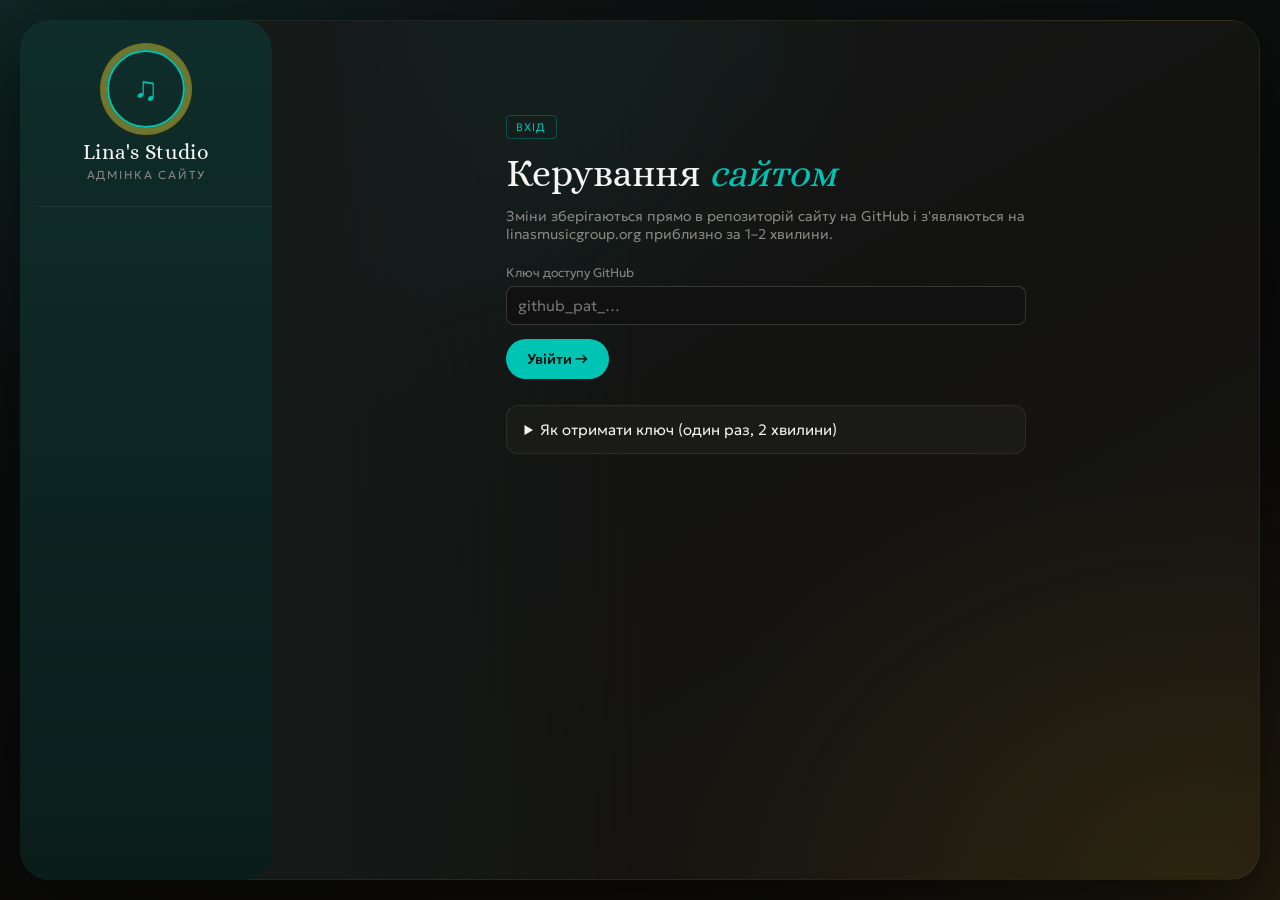
==== commit 1de0152f: "Адмінка без зміни сайту: /admin/, content.js і прихований перегляд preview.html Сайт (index.html, st" ====
--- a/admin/index.html
+++ b/admin/index.html
@@ -27,6 +27,7 @@
       <button class="tab" data-tab="about"><svg class="tab-ico" viewBox="0 0 24 24" fill="none" stroke="currentColor" stroke-width="1.7" stroke-linecap="round" stroke-linejoin="round" aria-hidden="true"><circle cx="12" cy="12" r="9"/><path d="M12 11v5.5"/><circle cx="12" cy="7.8" r=".6" fill="currentColor"/></svg><span>Про студію</span></button>
       <button class="tab" data-tab="cert"><svg class="tab-ico" viewBox="0 0 24 24" fill="none" stroke="currentColor" stroke-width="1.7" stroke-linecap="round" stroke-linejoin="round" aria-hidden="true"><rect x="3" y="8" width="18" height="13" rx="2"/><path d="M12 8v13M3 12.5h18"/><path d="M12 8c-1.5-3.5-5.5-4-5.5-1.5S10 8 12 8zM12 8c1.5-3.5 5.5-4 5.5-1.5S14 8 12 8z"/></svg><span>Сертифікат</span></button>
       <button class="tab" data-tab="gallery"><svg class="tab-ico" viewBox="0 0 24 24" fill="none" stroke="currentColor" stroke-width="1.7" stroke-linecap="round" stroke-linejoin="round" aria-hidden="true"><rect x="3" y="4" width="18" height="16" rx="2.5"/><circle cx="9" cy="9.5" r="1.8"/><path d="M21 16l-5.5-5.5L5 20"/></svg><span>Галерея</span></button>
+      <button class="tab" data-tab="history"><svg class="tab-ico" viewBox="0 0 24 24" fill="none" stroke="currentColor" stroke-width="1.7" stroke-linecap="round" stroke-linejoin="round" aria-hidden="true"><path d="M3 12a9 9 0 1 0 3-6.7"/><path d="M3 4v5h5"/><path d="M12 7.5V12l3 2"/></svg><span>Історія змін</span></button>
     </nav>
     <div class="topbar-right" id="topbarRight" hidden>
       <a class="link side-link" href="../" target="_blank" rel="noopener"><svg class="tab-ico" viewBox="0 0 24 24" fill="none" stroke="currentColor" stroke-width="1.7" stroke-linecap="round" stroke-linejoin="round" aria-hidden="true"><path d="M14 4h6v6"/><path d="M20 4l-9 9"/><path d="M18 14v5a1 1 0 0 1-1 1H5a1 1 0 0 1-1-1V7a1 1 0 0 1 1-1h5"/></svg><span>Відкрити сайт</span></a>
@@ -67,7 +68,10 @@
     <section id="aboutView" class="view" hidden></section>
     <section id="certView" class="view" hidden></section>
     <section id="galleryView" class="view" hidden></section>
+    <section id="historyView" class="view" hidden></section>
   </main>
+
+  <aside class="side-panel" id="sidePanel" hidden></aside>
 
   <div class="savebar" id="savebar" hidden>
     <span id="saveStatus">Немає змін</span>
@@ -86,6 +90,7 @@
 
   <div class="toast" id="toast" hidden></div>
 
+  <script>window.__LINA_PREVIEW_PAGE = "../preview.html";</script>
   <script src="photo-editor.js"></script>
   <script src="admin.js"></script>
 </body>
--- a/admin/admin.css
+++ b/admin/admin.css
@@ -581,3 +581,464 @@
   }
   .login { margin-top: 60px; }
 }
+
+/* ══ Smooth switching ══ */
+.view-enter { animation: view-in 0.38s cubic-bezier(0.22, 0.8, 0.3, 1); }
+@keyframes view-in { from { opacity: 0; transform: translateY(14px); } to { opacity: 1; transform: none; } }
+.tab, .side-link, .sp-stat, .sp-chip, .btn { transition: background-color 0.25s ease, color 0.25s ease, border-color 0.25s ease, transform 0.2s ease, box-shadow 0.25s ease; }
+.tab .tab-ico { transition: color 0.25s ease, transform 0.25s ease; }
+.tab:hover .tab-ico { transform: scale(1.08); }
+
+@keyframes fade-in { from { opacity: 0; } to { opacity: 1; } }
+.modal:not([hidden]) { animation: fade-in 0.2s ease; }
+.modal:not([hidden]) .modal-box { animation: view-in 0.3s cubic-bezier(0.22, 0.8, 0.3, 1); }
+main { scroll-behavior: smooth; }
+@media (prefers-reduced-motion: reduce) {
+  *, *::before, *::after { animation: none !important; transition: none !important; scroll-behavior: auto !important; }
+}
+
+/* ══ Right info panel (only on wide screens) ══ */
+.side-panel { display: none; }
+@media (min-width: 1280px) {
+  body.has-side .side-panel {
+    display: flex; flex-direction: column; gap: 14px;
+    position: fixed; top: 34px; bottom: 34px; right: 34px; width: 300px; z-index: 20;
+    padding: 22px 18px; overflow-y: auto; scrollbar-width: thin; scrollbar-color: rgba(255, 255, 255, 0.12) transparent;
+    background: linear-gradient(180deg, #1c1c1a, #161614); border: 1px solid rgba(255, 255, 255, 0.06);
+    border-radius: 26px; box-shadow: 0 20px 50px rgba(0, 0, 0, 0.4);
+    animation: side-in 0.45s cubic-bezier(0.22, 0.8, 0.3, 1);
+  }
+  body.has-side main { right: 348px; padding-left: 40px; padding-right: 40px; border-radius: 0; }
+  body.has-side .savebar { right: 362px; }
+  body.has-side .progress, body.has-side .toast { left: calc(50% - 38px); }
+}
+@keyframes side-in { from { opacity: 0; transform: translateX(24px); } to { opacity: 1; transform: none; } }
+
+.sp-hello { display: flex; align-items: center; gap: 12px; padding: 2px 4px 8px; }
+.sp-avatar {
+  width: 48px; height: 48px; border-radius: 50%; flex: none; display: inline-flex; align-items: center; justify-content: center;
+  font-family: "Alice", serif; font-size: 1.4rem; color: var(--white);
+  background: linear-gradient(135deg, var(--teal), #0a6b63); box-shadow: 0 0 0 3px #161614, 0 0 0 5px rgba(212, 160, 23, 0.7);
+}
+.sp-hi { font-family: "Alice", serif; font-size: 1.2rem; color: var(--white); }
+.sp-date { font-size: 0.8rem; color: var(--muted, #9a9a95); }
+.sp-date::first-letter { text-transform: uppercase; }
+.sp-card {
+  display: block; width: 100%; text-align: left; font: inherit; color: inherit;
+  background: #222220; border: 1px solid rgba(255, 255, 255, 0.05); border-radius: 20px; padding: 16px;
+}
+.sp-label { font-size: 0.7rem; letter-spacing: 0.14em; text-transform: uppercase; color: var(--gold, #d4a017); margin-bottom: 10px; }
+.sp-state { display: flex; align-items: center; gap: 9px; color: var(--white); font-weight: 500; }
+.sp-dot { width: 9px; height: 9px; border-radius: 50%; background: var(--teal); box-shadow: 0 0 0 4px rgba(0, 196, 179, 0.18); flex: none; }
+.sp-status.dirty .sp-dot { background: var(--gold, #d4a017); box-shadow: 0 0 0 4px rgba(212, 160, 23, 0.2); animation: pulse 1.8s ease-in-out infinite; }
+@keyframes pulse { 50% { box-shadow: 0 0 0 7px rgba(212, 160, 23, 0.05); } }
+.sp-note { margin: 8px 0 0; font-size: 0.82rem; color: #9a9a95; }
+.sp-chips { display: flex; flex-wrap: wrap; gap: 6px; margin-top: 12px; }
+.sp-chip { font: inherit; font-size: 0.78rem; padding: 5px 11px; border-radius: 999px; cursor: pointer; color: var(--gold, #d4a017); background: rgba(212, 160, 23, 0.1); border: 1px solid rgba(212, 160, 23, 0.35); }
+.sp-chip:hover { background: rgba(212, 160, 23, 0.2); }
+.sp-btns { display: grid; grid-template-columns: 1fr 1fr; gap: 8px; margin-top: 14px; }
+.sp-btns .btn { border-radius: 999px; justify-content: center; white-space: nowrap; padding: 9px 8px; font-size: 0.82rem; }
+.sp-stats { display: grid; grid-template-columns: 1fr 1fr; gap: 8px; }
+.sp-stat {
+  font: inherit; text-align: left; cursor: pointer; padding: 10px 12px; border-radius: 14px;
+  background: #1a1a18; border: 1px solid transparent; color: #cfcfca; display: flex; flex-direction: column; gap: 2px;
+}
+.sp-stat b { font-family: "Alice", serif; font-size: 1.5rem; font-weight: 400; color: var(--white); line-height: 1.1; }
+.sp-stat span { font-size: 0.76rem; }
+.sp-stat:hover { border-color: var(--teal-border); transform: translateY(-1px); }
+.sp-stat.on { border-color: var(--teal); }
+.sp-stat.on b { color: var(--teal); }
+.sp-event { display: flex; gap: 12px; align-items: center; cursor: pointer; padding: 12px; }
+.sp-event:hover { border-color: var(--teal-border); }
+.sp-event img, .sp-event-ph { width: 64px; height: 64px; border-radius: 14px; object-fit: cover; flex: none; background: #1a1a18; display: inline-flex; align-items: center; justify-content: center; font-size: 1.6rem; }
+.sp-event-body { min-width: 0; }
+.sp-event .sp-label { margin-bottom: 4px; }
+.sp-event-title { color: var(--white); font-weight: 500; line-height: 1.3; overflow: hidden; text-overflow: ellipsis; display: -webkit-box; -webkit-line-clamp: 2; -webkit-box-orient: vertical; }
+.sp-event-date { font-size: 0.78rem; color: #9a9a95; margin-top: 3px; }
+.sp-tip p { margin: 0; font-size: 0.85rem; line-height: 1.5; color: #cfcfca; }
+.sp-tip { margin-top: auto; background: rgba(0, 196, 179, 0.07); border-color: rgba(0, 196, 179, 0.2); }
+
+/* ══ More breathing room in lists ══ */
+.row-list { gap: 14px; }
+.trow { gap: 20px; padding: 16px 18px 16px 16px; }
+.trow > div:nth-child(2) { min-width: 0; }
+.trow-name { line-height: 1.35; }
+.trow-name .badge { margin-left: 10px; }
+.trow-role { margin-top: 6px; font-size: 0.84rem; line-height: 1.45; }
+.trow-badges { display: flex; flex-wrap: wrap; gap: 8px; margin-top: 8px; }
+.trow-badges .badge { margin-left: 0; }
+.badge { padding: 4px 10px; line-height: 1.3; }
+.ev-sched { margin-top: 8px; font-size: 0.82rem; line-height: 1.55; color: #b9b9b4; max-width: 62ch; }
+.trow-actions { gap: 8px; }
+.group-head { margin-bottom: 18px; }
+.group + .group { margin-top: 26px; }
+.ev-help { margin: -6px 0 30px; line-height: 1.65; }
+@media (min-width: 900px) {
+  .group { padding: 26px 28px 28px; }
+  .trow { padding: 18px 20px 18px 18px; }
+  .evrow { border-left-width: 4px; }
+}
+
+/* icon action buttons in rows */
+.icon-btn { display: inline-flex; align-items: center; justify-content: center; }
+.icon-btn.act { width: 38px; height: 38px; border-radius: 50%; }
+.ib-ico, .ib-ico svg { width: 18px; height: 18px; display: block; pointer-events: none; }
+.icon-btn.act:hover { background: rgba(0, 196, 179, 0.08); }
+.trow .icon-btn { width: 38px; height: 38px; border-radius: 50%; }
+
+/* ══ History of publications ══ */
+.hist-last {
+  display: flex; align-items: center; gap: 16px; margin: -4px 0 24px; padding: 18px 22px;
+  background: linear-gradient(135deg, rgba(0, 196, 179, 0.1), rgba(212, 160, 23, 0.06)); border: 1px solid var(--teal-border); border-radius: 22px;
+}
+.hist-last-ico { width: 46px; height: 46px; border-radius: 50%; flex: none; display: inline-flex; align-items: center; justify-content: center; background: rgba(0, 196, 179, 0.14); color: var(--teal); }
+.hist-last-ico .ib-ico, .hist-last-ico svg { width: 24px; height: 24px; }
+.hist-last .sp-label { margin-bottom: 4px; }
+.hist-last-when { color: var(--white); font-size: 1.1rem; font-family: "Alice", serif; }
+.hist-last-when .muted { font-family: "Geologica", sans-serif; }
+.hist-last-when::first-letter { text-transform: uppercase; }
+.hist-restored { margin: 0 0 24px; padding: 14px 18px; border-radius: 18px; border: 1px solid rgba(212, 160, 23, 0.5); background: rgba(212, 160, 23, 0.08); color: var(--white); line-height: 1.55; }
+.hist-list { position: relative; display: flex; flex-direction: column; gap: 12px; }
+.hist-list::before { content: ""; position: absolute; left: 7px; top: 22px; bottom: 22px; width: 2px; background: var(--border2); border-radius: 2px; }
+.hist-item {
+  position: relative; display: grid; grid-template-columns: 16px 1fr auto; gap: 18px; align-items: center;
+  padding: 16px 18px 16px 0;
+}
+.hist-item .hist-main { background: #222220; border: 1px solid rgba(255, 255, 255, 0.05); border-radius: 18px; padding: 14px 18px; min-width: 0; }
+.hist-item { grid-template-columns: 16px 1fr; }
+.hist-item .trow-actions { grid-column: 2; justify-content: flex-start; margin-top: -4px; }
+@media (min-width: 720px) {
+  .hist-item { grid-template-columns: 16px 1fr auto; padding-right: 0; }
+  .hist-item .hist-main { display: block; }
+  .hist-item .trow-actions { grid-column: auto; margin-top: 0; }
+}
+.hist-dot { width: 16px; height: 16px; border-radius: 50%; background: var(--panel, #131312); border: 2px solid var(--muted); z-index: 1; justify-self: center; }
+.hist-item.current .hist-dot { border-color: #2fd27a; background: #2fd27a; box-shadow: 0 0 0 4px rgba(47, 210, 122, 0.18); }
+.hist-item.picked .hist-dot { border-color: var(--gold); background: var(--gold); }
+.hist-item.picked .hist-main { border-color: rgba(212, 160, 23, 0.5); }
+.hist-when { color: var(--white); font-weight: 500; }
+.hist-when::first-letter { text-transform: uppercase; }
+.hist-when .muted { font-weight: 400; }
+.hist-msg { color: #b9b9b4; font-size: 0.86rem; margin-top: 6px; line-height: 1.5; }
+.hist-restore { display: inline-flex; align-items: center; gap: 7px; border-radius: 999px; padding: 8px 14px; }
+.hist-restore .ib-ico, .hist-restore svg { width: 16px; height: 16px; }
+.hist-restore:hover { border-color: var(--gold); color: var(--gold); }
+.sp-last {
+  display: flex; gap: 10px; align-items: flex-start; width: 100%; text-align: left; margin-top: 12px; padding: 10px 12px;
+  font: inherit; font-size: 0.8rem; line-height: 1.45; color: #cfcfca; cursor: pointer;
+  background: #1a1a18; border: 1px solid transparent; border-radius: 14px;
+}
+.sp-last:hover { border-color: var(--teal-border); }
+.sp-last .ib-ico, .sp-last svg { width: 16px; height: 16px; color: var(--teal); margin-top: 1px; flex: none; }
+.sp-last b { color: var(--white); font-weight: 500; }
+.sp-last small { color: var(--muted); font-size: 0.75rem; }
+.hist-item { padding: 0; }
+@media (min-width: 720px) {
+  .hist-item { grid-template-columns: 16px 1fr 170px; }
+  .hist-item .trow-actions { justify-content: flex-end; }
+}
+#saveStatus { white-space: nowrap; }
+@media (min-width: 1280px) {
+  body.has-side #previewBtn .lg, body.has-side #discardBtn .lg { display: none; }
+  body.has-side #previewBtn .sm, body.has-side #discardBtn .sm { display: inline; }
+}
+@media (min-width: 1680px) {
+  body.has-side #previewBtn .lg, body.has-side #discardBtn .lg { display: inline; }
+  body.has-side #previewBtn .sm, body.has-side #discardBtn .sm { display: none; }
+}
+
+/* ══ Draft marks: changed or new cards that are not on the site yet ══ */
+.has-draft[data-draft] { position: relative; border-color: rgba(212, 160, 23, 0.75) !important; box-shadow: 0 0 0 1px rgba(212, 160, 23, 0.25); }
+.trow.has-draft, .plan.has-draft, .photo.has-draft { margin-top: 10px; }
+.has-draft[data-draft]::after {
+  content: "✎ " attr(data-draft); position: absolute; top: -11px; left: 18px; z-index: 2;
+  font-size: 0.66rem; font-weight: 600; letter-spacing: 0.06em; text-transform: uppercase; white-space: nowrap;
+  padding: 4px 10px; border-radius: 999px; background: var(--gold); color: #1a1405; box-shadow: 0 4px 12px rgba(0, 0, 0, 0.35);
+}
+.evrow.has-draft[data-draft] { border-left-color: var(--gold) !important; }
+.photo.has-draft[data-draft]::after { left: 10px; max-width: calc(100% - 20px); overflow: hidden; text-overflow: ellipsis; }
+.view-draft-note {
+  display: flex; gap: 12px; align-items: flex-start; margin: -6px 0 24px; padding: 14px 18px; border-radius: 18px;
+  background: rgba(212, 160, 23, 0.08); border: 1px solid rgba(212, 160, 23, 0.45); color: #e6e6e2; line-height: 1.55; font-size: 0.9rem;
+}
+.view-draft-note .sp-dot { margin-top: 7px; background: var(--gold); box-shadow: 0 0 0 4px rgba(212, 160, 23, 0.2); }
+.view-draft-note b { color: var(--gold); font-weight: 500; }
+.tab.has-draft { position: relative; }
+.tab.has-draft > span:last-child::after {
+  content: ""; display: inline-block; width: 8px; height: 8px; margin-left: 8px; border-radius: 50%; vertical-align: middle;
+  background: var(--gold); box-shadow: 0 0 0 3px rgba(212, 160, 23, 0.2);
+}
+
+/* ══ Review before publishing ══ */
+.pub-review h3 { margin-bottom: 8px; }
+.pub-review > .muted { margin-bottom: 20px; line-height: 1.55; }
+.pub-list { display: flex; flex-direction: column; gap: 14px; }
+.pub-sec { background: #222220; border: 1px solid rgba(255, 255, 255, 0.06); border-radius: 18px; padding: 14px 18px 16px; }
+.pub-sec-name { font: inherit; font-family: "Alice", serif; font-size: 1.15rem; color: var(--white); background: none; border: none; padding: 0; cursor: pointer; display: inline-flex; align-items: center; }
+.pub-sec-name:hover { color: var(--teal); }
+.pub-sec ul { list-style: none; margin: 12px 0 0; padding: 0; display: flex; flex-direction: column; gap: 9px; }
+.pub-sec li { display: flex; gap: 10px; align-items: baseline; color: #d6d6d1; font-size: 0.9rem; line-height: 1.45; }
+.pub-kind { flex: none; font-size: 0.64rem; font-weight: 600; letter-spacing: 0.06em; text-transform: uppercase; padding: 3px 9px; border-radius: 999px; min-width: 74px; text-align: center; }
+.pub-kind.new { background: rgba(47, 210, 122, 0.15); color: #4be08f; }
+.pub-kind.changed { background: rgba(212, 160, 23, 0.16); color: var(--gold); }
+.pub-kind.deleted { background: rgba(229, 83, 75, 0.15); color: #f07a72; }
+.pub-review .modal-actions { margin-top: 24px; }
+/* saved & waiting for publishing = teal; unsaved draft (left without saving) = gold, dashed */
+.has-draft[data-draft] { border-color: rgba(0, 196, 179, 0.7) !important; box-shadow: 0 0 0 1px rgba(0, 196, 179, 0.2); }
+.has-draft[data-draft]::after { content: "✓ " attr(data-draft); background: var(--teal); color: #03201d; }
+.evrow.has-draft[data-draft] { border-left-color: var(--teal) !important; }
+.has-draft.is-unsaved[data-draft] { border-color: rgba(212, 160, 23, 0.85) !important; border-style: dashed !important; box-shadow: 0 0 0 1px rgba(212, 160, 23, 0.2); }
+.has-draft.is-unsaved[data-draft]::after { content: "✎ " attr(data-draft); background: var(--gold); color: #1a1405; }
+.evrow.has-draft.is-unsaved[data-draft] { border-left-color: var(--gold) !important; border-left-style: solid !important; }
+
+/* ══ Soft gradient background ══ */
+body {
+  background:
+    radial-gradient(900px 600px at 0% 0%, rgba(0, 196, 179, 0.10), transparent 65%),
+    radial-gradient(800px 700px at 100% 100%, rgba(212, 160, 23, 0.08), transparent 65%),
+    linear-gradient(160deg, #0f1514 0%, #0b0b0b 55%, #12100b 100%);
+  background-attachment: fixed;
+}
+@media (min-width: 900px) {
+  body::before {
+    background:
+      radial-gradient(1100px 700px at 15% 0%, rgba(0, 196, 179, 0.14), transparent 60%),
+      radial-gradient(900px 700px at 95% 100%, rgba(212, 160, 23, 0.11), transparent 60%),
+      linear-gradient(150deg, #161a19 0%, #131312 50%, #17150f 100%);
+  }
+  /* no shadow between menu and panel: it made the active tab look like a separate block */
+  .topbar { box-shadow: none; }
+}
+
+/* scheduled events: clearly visible */
+.badge.st.scheduled { font-size: 0.7rem; padding: 5px 12px; }
+.ev-appears {
+  display: inline-flex; align-items: center; gap: 8px; margin-top: 10px; padding: 7px 12px; border-radius: 12px;
+  background: rgba(106, 168, 255, 0.12); border: 1px solid rgba(106, 168, 255, 0.45); color: #cfe0ff; font-size: 0.86rem;
+}
+.ev-appears b { color: #fff; font-weight: 500; }
+.ev-appears .ib-ico, .ev-appears svg { width: 16px; height: 16px; color: #6aa8ff; }
+.evrow.st-scheduled, .evrow.st-scheduled.has-draft[data-draft] { border-left: 4px solid #6aa8ff !important; }
+.evrow.st-live.has-draft[data-draft] { border-left: 4px solid #2fd27a !important; }
+.evrow.st-draft.has-draft[data-draft] { border-left: 4px solid var(--muted) !important; }
+.badge.st.pending { background: rgba(212, 160, 23, 0.18); color: var(--gold); border: 1px solid rgba(212, 160, 23, 0.5); }
+.evrow.st-pending, .evrow.st-pending.has-draft[data-draft] { border-left: 4px solid var(--gold) !important; }
+.ev-appears.pending { background: rgba(212, 160, 23, 0.1); border-color: rgba(212, 160, 23, 0.45); color: #f1e2b8; }
+.ev-appears.pending .ib-ico, .ev-appears.pending svg { color: var(--gold); }
+.ev-archive > summary { list-style: none; cursor: pointer; display: flex; flex-wrap: wrap; align-items: baseline; gap: 6px 14px; }
+.ev-archive > summary::-webkit-details-marker { display: none; }
+.ev-archive > summary h3::before { content: "▸"; display: inline-block; margin-right: 10px; color: var(--muted); transition: transform 0.2s; }
+.ev-archive[open] > summary h3::before { transform: rotate(90deg); }
+.ev-archive[open] > summary { margin-bottom: 18px; }
+.ev-archive .evrow { opacity: 0.75; }
+
+/* two-step delete confirmation */
+.del-overlay { position: fixed; inset: 0; z-index: 95; background: rgba(0, 0, 0, 0.6); display: flex; align-items: center; justify-content: center; padding: 16px; animation: fade-in 0.15s ease; }
+.del-box { width: min(420px, 100%); background: #1c1c1a; border: 1px solid rgba(229, 83, 75, 0.35); border-radius: 24px; padding: 26px 24px 22px; text-align: center; box-shadow: 0 24px 60px rgba(0, 0, 0, 0.6); animation: view-in 0.25s cubic-bezier(0.22, 0.8, 0.3, 1); }
+.del-ico { width: 54px; height: 54px; margin: 0 auto 14px; border-radius: 50%; display: flex; align-items: center; justify-content: center; font-size: 1.5rem; background: rgba(229, 83, 75, 0.12); }
+.del-ico.warn { background: rgba(229, 83, 75, 0.22); color: #ff8a80; }
+.del-box h3 { font-size: 1.35rem; margin-bottom: 8px; line-height: 1.3; overflow-wrap: anywhere; }
+.del-box .muted { line-height: 1.55; margin-bottom: 20px; }
+.del-actions { display: grid; grid-template-columns: 1fr 1fr; gap: 10px; }
+.del-actions .btn { justify-content: center; border-radius: 999px; }
+.btn-danger.solid { background: var(--red); color: #fff; border-color: var(--red); }
+.btn-danger.solid:hover { background: #c9433b; }
+
+/* drag handle and dragging state */
+.drag-handle {
+  width: 30px; height: 44px; flex: none; display: inline-flex; align-items: center; justify-content: center;
+  background: transparent; border: none; border-radius: 10px; color: var(--muted); cursor: grab; touch-action: none; padding: 0;
+}
+.drag-handle .ib-ico, .drag-handle svg { width: 20px; height: 20px; }
+.drag-handle:hover { color: var(--teal); background: rgba(0, 196, 179, 0.08); }
+.trow:has(> .drag-handle) { grid-template-columns: 30px 64px 1fr auto; gap: 14px; padding-left: 8px; }
+.trow.wide-img:has(> .drag-handle) { grid-template-columns: 30px 120px 1fr auto; }
+.plan-head .drag-handle { height: 34px; }
+.sorting, .sorting * { cursor: grabbing !important; user-select: none; }
+.dragging { position: relative; z-index: 5; opacity: 0.95; transform: scale(1.015); box-shadow: 0 18px 40px rgba(0, 0, 0, 0.55), 0 0 0 2px var(--teal) !important; transition: transform 0.15s, box-shadow 0.15s; }
+.sorting > :not(.dragging) { transition: transform 0.2s; }
+@media (max-width: 720px) {
+  .trow:has(> .drag-handle) { grid-template-columns: 26px 52px 1fr; gap: 12px; }
+  .trow.wide-img:has(> .drag-handle) { grid-template-columns: 26px 90px 1fr; }
+  .trow.wide-img:has(> .drag-handle) img, .trow.wide-img:has(> .drag-handle) .ph { width: 90px; height: 52px; }
+  .trow:has(> .drag-handle) .trow-actions { grid-column: 2 / -1; }
+  .drag-handle { width: 26px; }
+}
+body:has(.sorting) .tip { display: none; }
+
+/* ══ Menu selection: rounded "tab" that flows into the panel (one solid colour, works in every browser) ══ */
+@media (min-width: 900px) {
+  /* the panel is flat #151918 near the menu, so the active tab blends in with no seam */
+  body::before {
+    background:
+      linear-gradient(90deg, #151918 0px, #151918 300px, rgba(21, 25, 24, 0) 620px),
+      radial-gradient(1100px 700px at 15% 0%, rgba(0, 196, 179, 0.14), transparent 60%),
+      radial-gradient(900px 700px at 95% 100%, rgba(212, 160, 23, 0.11), transparent 60%),
+      linear-gradient(150deg, #161a19 0%, #131312 50%, #17150f 100%);
+  }
+  .tab { border-radius: 999px 0 0 999px; transition: color 0.2s; }
+  .tab:hover { background: transparent; color: var(--white); }
+  .tab:hover .tab-ico { color: var(--teal); }
+  .tab.active, .tab.active:hover { background: #151918; color: var(--teal); }
+  .tab.active::before, .tab.active::after { content: ""; background: transparent; -webkit-mask: none; mask: none; }
+  .tab.active::before { box-shadow: 8px 8px 0 8px #151918; }
+  .tab.active::after { box-shadow: 8px -8px 0 8px #151918; }
+}
+.tab:focus { outline: none; }
+.tab:focus-visible { outline: none; }
+
+/* ══ Tab switch: the tab slides out of the panel from right to left, no fading leftovers ══ */
+@media (min-width: 900px) {
+  .tab, .tab.active, .tab.active:hover { transition: color 0.2s ease; animation: none; }
+  .tab.active, .tab.active:hover {
+    background: linear-gradient(#151918, #151918) no-repeat right center / 100% 100%;
+  }
+  .tab.active::before, .tab.active::after { animation: none; }
+  .tab.active.tab-slide { animation: tab-slide 0.34s cubic-bezier(0.22, 0.8, 0.3, 1); }
+  .tab.active.tab-slide::before, .tab.active.tab-slide::after { animation: tab-corners 0.34s ease; }
+}
+@keyframes tab-slide { from { background-size: 0% 100%; } to { background-size: 100% 100%; } }
+@keyframes tab-corners { 0% { opacity: 0; } 40% { opacity: 1; } }
+.view-enter { animation: view-soft 0.28s ease; }
+@keyframes view-soft { from { opacity: 0.25; transform: translateY(6px); } to { opacity: 1; transform: none; } }
+
+/* ══ Nicer dropdowns: own teal arrow instead of the system one ══ */
+select {
+  -webkit-appearance: none; appearance: none; cursor: pointer;
+  padding-right: 40px;
+  background-image: url("data:image/svg+xml,%3Csvg xmlns='http://www.w3.org/2000/svg' viewBox='0 0 24 24' fill='none' stroke='%2300c4b3' stroke-width='2.2' stroke-linecap='round' stroke-linejoin='round'%3E%3Cpath d='M6 9l6 6 6-6'/%3E%3C/svg%3E");
+  background-repeat: no-repeat; background-position: right 14px center; background-size: 16px 16px;
+}
+select:hover { border-color: var(--teal-border); }
+.filter-row select { min-width: 180px; border-radius: 14px; }
+
+/* ══ Gallery: tiles / list, selection, bulk tags ══ */
+.filter-row { gap: 12px; }
+.filter-row .sel-all { margin-left: auto; }
+.view-switch { display: inline-flex; padding: 4px; gap: 4px; border: 1px solid var(--border2); border-radius: 14px; background: var(--dark2); }
+.view-switch button { width: 40px; height: 36px; border: 0; border-radius: 10px; background: transparent; color: var(--muted); display: inline-flex; align-items: center; justify-content: center; }
+.view-switch button .ib-ico svg { width: 20px; height: 20px; }
+.view-switch button:hover { color: var(--white); }
+.view-switch button.on { background: var(--teal); color: #041311; }
+
+.photo-img { position: relative; }
+.photo-check { position: absolute; top: 10px; left: 10px; width: 30px; height: 30px; border-radius: 9px; border: 2px solid rgba(255, 255, 255, 0.85); background: rgba(0, 0, 0, 0.45); display: flex; align-items: center; justify-content: center; cursor: pointer; opacity: 0; transition: opacity 0.15s, background-color 0.15s; }
+.photo-check input { position: absolute; opacity: 0; width: 100%; height: 100%; margin: 0; cursor: pointer; }
+.photo-check span { color: #041311; font-weight: 700; font-size: 0.95rem; opacity: 0; }
+.photo:hover .photo-check, .photos:has(.selected) .photo-check, .photo-check:focus-within { opacity: 1; }
+.photo.selected .photo-check { background: var(--teal); border-color: var(--teal); }
+.photo.selected .photo-check span { opacity: 1; }
+.photo.selected { border-color: var(--teal) !important; box-shadow: 0 0 0 2px rgba(0, 196, 179, 0.35); }
+@media (hover: none) { .photo-check { opacity: 1; } }
+
+.photo-foot { justify-content: flex-start; gap: 10px; }
+.photo-foot .foot-gap { flex: 1; }
+
+.photos.mode-tiles { grid-template-columns: repeat(auto-fill, minmax(260px, 1fr)); gap: 18px; }
+.photos.mode-tiles .photo img { aspect-ratio: 1 / 1; }
+.photos.mode-tiles .photo-body { padding: 14px; gap: 12px; }
+.photos.mode-tiles .ptag { font-size: 0.78rem; padding: 5px 11px; }
+
+.photos.mode-list { grid-template-columns: 1fr; gap: 12px; }
+.photos.mode-list .photo { flex-direction: row; align-items: center; }
+.photos.mode-list .photo-img { flex: none; width: 150px; height: 104px; }
+.photos.mode-list .photo img { width: 150px; height: 104px; aspect-ratio: auto; }
+.photos.mode-list .photo-body { flex: 1; min-width: 0; flex-direction: row; align-items: center; padding: 14px 18px; gap: 16px; }
+.photos.mode-list .photo-tags { flex: 1; }
+.photos.mode-list .photo-foot .foot-gap { width: 6px; flex: none; }
+.photos.mode-list .ptag { font-size: 0.8rem; padding: 5px 12px; }
+
+.bulk-bar { position: sticky; top: 12px; z-index: 6; display: flex; flex-wrap: wrap; align-items: center; gap: 10px 14px; margin-bottom: 16px; padding: 16px 18px; border-radius: 20px; background: rgba(10, 34, 32, 0.96); border: 1px solid var(--teal); box-shadow: 0 16px 40px rgba(0, 0, 0, 0.45); backdrop-filter: blur(6px); }
+.bulk-bar strong { color: var(--teal); font-size: 1.02rem; }
+.bulk-tags { display: flex; flex-wrap: wrap; gap: 8px; flex-basis: 100%; }
+.ptag.big { font-size: 0.88rem; padding: 7px 14px; color: var(--white); }
+.ptag.part { border-color: var(--teal-border); color: var(--teal); border-style: dashed; }
+.bulk-actions { display: flex; gap: 8px; margin-left: auto; }
+.danger-ghost { color: #f08a83 !important; border-color: rgba(229, 83, 75, 0.45) !important; }
+
+@media (max-width: 700px) {
+  .photos.mode-tiles { grid-template-columns: 1fr; }
+  .photos.mode-list .photo-img, .photos.mode-list .photo img { width: 96px; height: 96px; }
+  .photos.mode-list .photo { align-items: flex-start; }
+  .photos.mode-list .photo-body { flex-direction: column; align-items: stretch; gap: 10px; padding: 12px; }
+  .filter-row .sel-all { margin-left: 0; }
+}
+
+/* ══ Gallery: one tag per photo, 3 big columns ══ */
+.photos.mode-tiles { grid-template-columns: repeat(3, minmax(0, 1fr)); gap: 16px; }
+@media (max-width: 1100px) { .photos.mode-tiles { grid-template-columns: repeat(2, minmax(0, 1fr)); } }
+@media (max-width: 560px) { .photos.mode-tiles { grid-template-columns: 1fr; } }
+.photos.mode-tiles .photo-body { padding: 12px; gap: 10px; }
+.photo-tag { position: absolute; left: 10px; bottom: 10px; max-width: calc(100% - 20px); padding: 5px 12px; border-radius: 999px; background: rgba(0, 196, 179, 0.92); color: #041311; font-size: 0.78rem; font-weight: 600; white-space: nowrap; overflow: hidden; text-overflow: ellipsis; pointer-events: none; }
+.photo-tag.none { background: rgba(0, 0, 0, 0.6); color: #e6e6e2; border: 1px dashed rgba(255, 255, 255, 0.5); }
+.photo-tagsel { display: flex; align-items: center; gap: 10px; }
+.photo-tagsel > span { font-size: 0.8rem; color: var(--muted); }
+.photo-tagsel select { padding-top: 7px; padding-bottom: 7px; font-size: 0.9rem; border-radius: 12px; }
+.photos.mode-list .photo-tagsel { flex: 1; max-width: 300px; }
+.check.on { border-color: var(--teal); color: var(--teal); background: var(--teal-faint); }
+.check input[type=radio] { accent-color: var(--teal); }
+.after-upload .pick-tags { display: flex; flex-wrap: wrap; gap: 10px; margin: 18px 0 6px; }
+.after-upload .pick-tags .btn { font-size: 1rem; padding: 12px 22px; }
+
+/* ══ Gallery: «Нове» for 24 hours + date/time of adding ══ */
+.photo-new { position: absolute; top: 10px; right: 10px; padding: 5px 12px; border-radius: 999px; background: var(--gold); color: #1a1405; font-size: 0.76rem; font-weight: 700; letter-spacing: 0.04em; text-transform: uppercase; box-shadow: 0 4px 14px rgba(0, 0, 0, 0.35); pointer-events: none; }
+.photo-added { font-size: 0.78rem; color: var(--muted); white-space: nowrap; overflow: hidden; text-overflow: ellipsis; min-width: 0; }
+.photo-foot { min-width: 0; }
+
+/* ══ Gallery: drag photos from a folder ══ */
+.drop-hint { flex-basis: 100%; display: flex; flex-direction: column; gap: 4px; }
+.drop-hint strong { font-family: inherit; font-size: 1rem; color: var(--white); font-weight: 600; }
+.drop-hint span { font-size: 0.85rem; color: var(--muted); }
+.upload-box { transition: border-color 0.15s, background-color 0.15s, transform 0.15s; }
+.tag-chip { transition: border-color 0.15s, background-color 0.15s, transform 0.15s; }
+.tag-drop-new { border-style: dashed !important; color: var(--muted); }
+body.files-dragging .upload-box, body.files-dragging .tag-chip { border-color: var(--teal) !important; border-style: dashed !important; }
+body.files-dragging .tag-drop-new { color: var(--teal); }
+.upload-box.drop-over, .tag-chip.drop-over { background: rgba(0, 196, 179, 0.16) !important; border-color: var(--teal) !important; border-style: solid !important; transform: scale(1.03); color: var(--teal); }
+.upload-box.drop-over { transform: none; box-shadow: 0 0 0 3px rgba(0, 196, 179, 0.25); }
+.new-tag-row { display: flex; gap: 10px; flex-wrap: wrap; margin-top: 14px; }
+.new-tag-row input { flex: 1; min-width: 200px; }
+.small-note { font-size: 0.8rem; margin-top: 6px; }
+
+/* ══ Gallery: new photos on top, published below ══ */
+.photos-heading { grid-column: 1 / -1; display: flex; align-items: center; gap: 10px; font-size: 0.95rem; font-weight: 600; padding: 6px 2px 2px; }
+.photos-heading::before { content: ""; width: 10px; height: 10px; border-radius: 50%; flex: none; }
+.photos-heading.is-new { color: var(--gold); }
+.photos-heading.is-new::before { background: var(--gold); box-shadow: 0 0 0 4px rgba(212, 160, 23, 0.2); }
+.photos-heading.is-old { color: var(--teal); margin-top: 18px; padding-top: 18px; border-top: 1px solid var(--border2); }
+.photos-heading.is-old::before { background: var(--teal); }
+
+/* ══ Gallery: compact tags + upload blocks ══ */
+.tags-group { padding: 16px 20px !important; margin-bottom: 14px; }
+.tags-group .group-head { margin-bottom: 10px; }
+.tags-group .group-head h3 { font-size: 1.15rem; }
+.tags-group .btn-small { padding: 6px 14px; font-size: 0.82rem; }
+.tags-group .tag-list { gap: 6px; }
+.tags-group .tag-chip { padding: 4px 6px 4px 12px; font-size: 0.85rem; gap: 4px; }
+.tags-group .tag-chip button { padding: 2px 5px; font-size: 0.8rem; }
+.tags-group .tag-drop-new { padding: 4px 12px; font-size: 0.8rem; }
+.upload-box { padding: 14px 18px !important; gap: 8px 12px; margin-bottom: 16px; }
+.upload-box .file-btn { padding: 8px 18px; font-size: 0.9rem; }
+.upload-box .drop-hint { flex: 1 1 260px; display: block; font-size: 0.82rem; color: var(--muted); }
+.upload-box .up-to { font-size: 0.82rem; color: var(--muted); }
+.upload-box .check-list { gap: 6px; flex: 1 1 auto; }
+.upload-box .check { padding: 3px 10px; font-size: 0.8rem; }
+.upload-box .check-list { flex-basis: 100%; align-items: center; }
+.upload-box .up-to { margin-right: 2px; }
+/* tags + upload in one block */
+.tags-group .upload-box { margin: 14px 0 0; padding: 14px 0 0 !important; border: 0; border-top: 1px solid var(--border2); border-radius: 0; background: transparent !important; }
+.tags-group .upload-box.drop-over { border-radius: 14px; padding: 12px !important; border: 1px solid var(--teal) !important; }
+body.files-dragging .tags-group .upload-box { border: 1px dashed var(--teal) !important; border-radius: 14px; padding: 12px !important; }
+
+/* visible drop zone */
+.tags-group .upload-box { padding-top: 14px !important; }
+.drop-zone { flex-basis: 100%; display: flex; align-items: center; gap: 14px; flex-wrap: wrap; padding: 18px 20px; border: 2px dashed var(--teal); border-radius: 14px; background: rgba(0, 196, 179, 0.06); transition: background-color 0.15s, box-shadow 0.15s; }
+.drop-zone .dz-icon { width: 44px; height: 44px; border-radius: 50%; display: grid; place-items: center; background: rgba(0, 196, 179, 0.15); color: var(--teal); font-size: 1.5rem; flex: none; }
+.drop-zone .dz-text { flex: 1 1 200px; display: flex; flex-direction: column; gap: 2px; min-width: 0; }
+.drop-zone .dz-text strong { color: var(--white); font-size: 1.02rem; font-weight: 600; }
+.drop-zone .dz-text span { color: var(--muted); font-size: 0.82rem; }
+.drop-zone .dz-or { color: var(--muted); font-size: 0.82rem; }
+.tags-group .upload-box.drop-over, body.files-dragging .tags-group .upload-box { border: 0 !important; border-top: 1px solid var(--border2) !important; border-radius: 0 !important; padding: 14px 0 0 !important; background: transparent !important; box-shadow: none !important; }
+body.files-dragging .drop-zone { background: rgba(0, 196, 179, 0.12); }
+.upload-box.drop-over .drop-zone { background: rgba(0, 196, 179, 0.22); border-style: solid; box-shadow: 0 0 0 4px rgba(0, 196, 179, 0.2); }
+@media (max-width: 560px) { .drop-zone .dz-or { display: none; } .drop-zone .file-btn { flex: 1 1 100%; text-align: center; } }
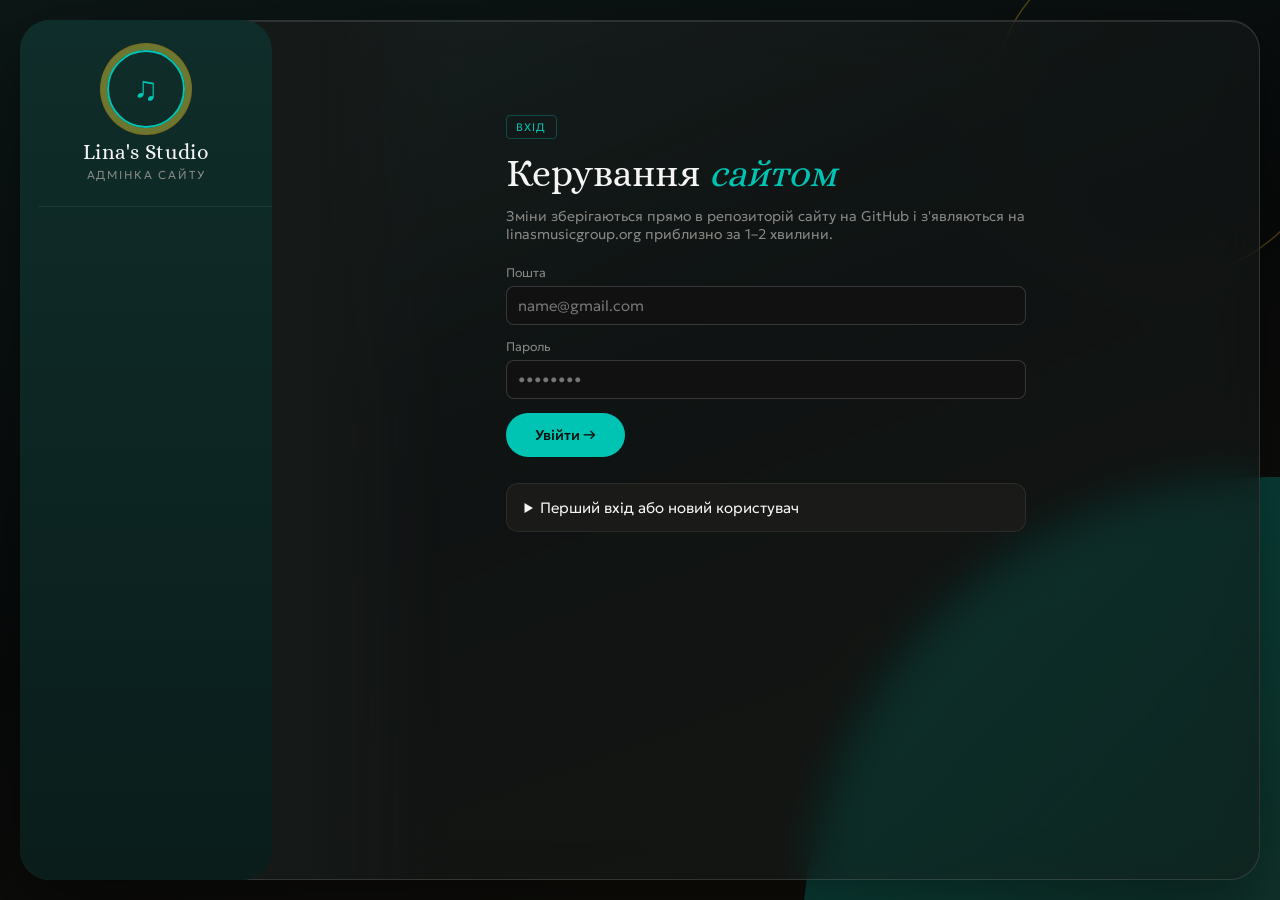
==== commit 9e397e2a: "Адмінка: вхід за поштою та паролем (ключ GitHub зберігається зашифрованим в admin/users.json) Co-Aut" ====
--- a/admin/index.html
+++ b/admin/index.html
@@ -40,22 +40,40 @@
       <div class="chip">Вхід</div>
       <h1>Керування <em>сайтом</em></h1>
       <p class="muted">Зміни зберігаються прямо в репозиторій сайту на GitHub і з'являються на linasmusicgroup.org приблизно за 1–2 хвилини.</p>
-      <label class="field">
-        <span>Ключ доступу GitHub</span>
-        <input type="password" id="tokenInput" placeholder="github_pat_…" autocomplete="off" />
-      </label>
-      <button class="btn btn-teal" id="loginBtn">Увійти →</button>
+      <form id="loginForm" class="login-form" autocomplete="on">
+        <label class="field">
+          <span>Пошта</span>
+          <input type="email" id="emailInput" placeholder="name@gmail.com" autocomplete="username" required />
+        </label>
+        <label class="field">
+          <span>Пароль</span>
+          <input type="password" id="passInput" placeholder="••••••••" autocomplete="current-password" required />
+        </label>
+        <button class="btn btn-teal" id="loginBtn" type="submit">Увійти →</button>
+      </form>
       <p class="error" id="loginError" hidden></p>
-      <details class="help">
-        <summary>Як отримати ключ (один раз, 2 хвилини)</summary>
-        <ol>
-          <li>Відкрийте <a href="https://github.com/settings/personal-access-tokens/new" target="_blank" rel="noopener">github.com/settings/personal-access-tokens/new</a> (увійдіть у свій GitHub).</li>
-          <li><b>Token name</b>: наприклад «Адмінка сайту». <b>Expiration</b>: на ваш вибір (наприклад, 1 рік).</li>
-          <li><b>Repository access</b> → <b>Only select repositories</b> → виберіть <b>linas-studio</b>.</li>
-          <li><b>Permissions</b> → <b>Repository permissions</b> → <b>Contents</b> → <b>Read and write</b>.</li>
-          <li>Натисніть <b>Generate token</b>, скопіюйте ключ і вставте його сюди.</li>
-        </ol>
-        <p class="muted">Ключ зберігається лише в цьому браузері. Нікому його не пересилайте.</p>
+      <details class="help" id="setupBox">
+        <summary>Перший вхід або новий користувач</summary>
+        <p class="muted">Один раз вставте ключ доступу GitHub і придумайте пошту та пароль. Далі заходьте тільки з поштою й паролем, з будь-якого пристрою.</p>
+        <form id="setupForm" autocomplete="off">
+          <label class="field"><span>Ключ доступу GitHub</span><input type="password" id="tokenInput" placeholder="github_pat_…" autocomplete="off" required /></label>
+          <label class="field"><span>Пошта для входу</span><input type="email" id="setupEmail" placeholder="name@gmail.com" autocomplete="off" required /></label>
+          <label class="field"><span>Пароль (мінімум 8 символів)</span><input type="password" id="setupPass" autocomplete="new-password" minlength="8" required /></label>
+          <label class="field"><span>Пароль ще раз</span><input type="password" id="setupPass2" autocomplete="new-password" minlength="8" required /></label>
+          <button class="btn btn-teal" id="setupBtn" type="submit">Зберегти вхід і увійти</button>
+        </form>
+        <p class="error" id="setupError" hidden></p>
+        <details class="help help-inner">
+          <summary>Як отримати ключ GitHub (2 хвилини)</summary>
+          <ol>
+            <li>Відкрийте <a href="https://github.com/settings/personal-access-tokens/new" target="_blank" rel="noopener">github.com/settings/personal-access-tokens/new</a> (увійдіть у свій GitHub).</li>
+            <li><b>Token name</b>: наприклад «Адмінка сайту». <b>Expiration</b>: на ваш вибір (наприклад, 1 рік).</li>
+            <li><b>Repository access</b> → <b>Only select repositories</b> → виберіть <b>linas-studio</b>.</li>
+            <li><b>Permissions</b> → <b>Repository permissions</b> → <b>Contents</b> → <b>Read and write</b>.</li>
+            <li>Натисніть <b>Generate token</b>, скопіюйте ключ і вставте його сюди.</li>
+          </ol>
+          <p class="muted">Ключ зберігається на сайті лише в зашифрованому вигляді, відкрити його можна тільки вашим паролем.</p>
+        </details>
       </details>
     </section>
 
@@ -90,7 +108,6 @@
 
   <div class="toast" id="toast" hidden></div>
 
-  <script>window.__LINA_PREVIEW_PAGE = "../preview.html";</script>
   <script src="photo-editor.js"></script>
   <script src="admin.js"></script>
 </body>
--- a/admin/admin.css
+++ b/admin/admin.css
@@ -1042,3 +1042,100 @@
 body.files-dragging .drop-zone { background: rgba(0, 196, 179, 0.12); }
 .upload-box.drop-over .drop-zone { background: rgba(0, 196, 179, 0.22); border-style: solid; box-shadow: 0 0 0 4px rgba(0, 196, 179, 0.2); }
 @media (max-width: 560px) { .drop-zone .dz-or { display: none; } .drop-zone .file-btn { flex: 1 1 100%; text-align: center; } }
+
+/* ══ Richer gradient background (panel stays flat #151918 next to the menu) ══ */
+body {
+  background:
+    radial-gradient(700px 500px at 10% -5%, rgba(0, 196, 179, 0.28), transparent 65%),
+    radial-gradient(650px 520px at 105% 30%, rgba(212, 160, 23, 0.20), transparent 65%),
+    radial-gradient(800px 600px at 40% 115%, rgba(0, 140, 128, 0.24), transparent 65%),
+    linear-gradient(160deg, #0d1a18 0%, #0a0c0c 50%, #15110a 100%);
+  background-attachment: fixed;
+}
+@media (min-width: 900px) {
+  body {
+    background:
+      radial-gradient(600px 600px at -80px -100px, rgba(212, 160, 23, 0.32), transparent 70%),
+      radial-gradient(800px 700px at 105% 110%, rgba(0, 196, 179, 0.30), transparent 70%),
+      radial-gradient(500px 400px at 100% -10%, rgba(0, 196, 179, 0.18), transparent 70%),
+      #070808;
+    background-attachment: fixed;
+  }
+  body::before {
+    background:
+      linear-gradient(90deg, #151918 0px, #151918 300px, rgba(21, 25, 24, 0) 560px),
+      radial-gradient(760px 520px at 50% -10%, rgba(0, 196, 179, 0.34), transparent 62%),
+      radial-gradient(640px 560px at 100% 40%, rgba(212, 160, 23, 0.26), transparent 62%),
+      radial-gradient(820px 560px at 55% 110%, rgba(0, 170, 160, 0.30), transparent 62%),
+      radial-gradient(480px 400px at 42% 55%, rgba(212, 160, 23, 0.10), transparent 70%),
+      linear-gradient(150deg, #151918 0%, #121615 45%, #17140d 100%);
+  }
+}
+
+/* ══ Crisp gradient shapes across the whole screen; the admin panel is see-through (flat #151918 next to the menu) ══ */
+body {
+  background:
+    url("data:image/svg+xml,%3Csvg xmlns='http://www.w3.org/2000/svg' viewBox='0 0 1600 1000' preserveAspectRatio='xMidYMid slice'%3E%3Cdefs%3E%3ClinearGradient id='a' x1='0' y1='0' x2='1' y2='1'%3E%3Cstop offset='0' stop-color='%2300c4b3' stop-opacity='.38'/%3E%3Cstop offset='1' stop-color='%2300c4b3' stop-opacity='0'/%3E%3C/linearGradient%3E%3ClinearGradient id='d' x1='0' y1='1' x2='1' y2='0'%3E%3Cstop offset='0' stop-color='%23d4a017' stop-opacity='.55'/%3E%3Cstop offset='1' stop-color='%23d4a017' stop-opacity='.15'/%3E%3C/linearGradient%3E%3C/defs%3E%3Ccircle cx='1500' cy='1050' r='520' fill='url(%23a)'/%3E%3Ccircle cx='1380' cy='120' r='190' fill='none' stroke='url(%23d)' stroke-width='1.5'/%3E%3C/svg%3E") center / cover no-repeat fixed,
+    linear-gradient(160deg, #0c1716 0%, #080a0a 50%, #14100a 100%) fixed;
+}
+@media (min-width: 900px) {
+  body::before {
+    background:
+      linear-gradient(90deg, #151918 0px, #151918 300px, rgba(21, 25, 24, 0.55) 460px),
+      rgba(21, 25, 24, 0.55);
+    -webkit-backdrop-filter: blur(1px); backdrop-filter: blur(1px);
+  }
+}
+
+/* ══ Light glass: panel, cards, side panel and save bar ══ */
+@media (min-width: 900px) {
+  body::before {
+    background:
+      linear-gradient(90deg, #151918 0px, #151918 290px, rgba(21, 25, 24, 0.38) 420px),
+      linear-gradient(155deg, rgba(255, 255, 255, 0.06), rgba(255, 255, 255, 0) 40%),
+      rgba(21, 25, 24, 0.38);
+    -webkit-backdrop-filter: blur(22px) saturate(150%); backdrop-filter: blur(22px) saturate(150%);
+    border: 1px solid rgba(255, 255, 255, 0.12);
+    box-shadow: inset 0 1px 0 rgba(255, 255, 255, 0.10), 0 30px 80px rgba(0, 0, 0, 0.45);
+  }
+  .group {
+    background: linear-gradient(160deg, rgba(255, 255, 255, 0.07), rgba(255, 255, 255, 0.025));
+    -webkit-backdrop-filter: blur(16px); backdrop-filter: blur(16px);
+    border: 1px solid rgba(255, 255, 255, 0.10);
+    box-shadow: inset 0 1px 0 rgba(255, 255, 255, 0.08);
+  }
+  .group .trow, .group .plan, .group .photo { background: rgba(18, 20, 20, 0.55); }
+  .savebar {
+    background: rgba(24, 28, 27, 0.55);
+    -webkit-backdrop-filter: blur(18px) saturate(150%); backdrop-filter: blur(18px) saturate(150%);
+    border: 1px solid rgba(255, 255, 255, 0.14);
+  }
+}
+@media (min-width: 1280px) {
+  body.has-side .side-panel {
+    background: linear-gradient(180deg, rgba(255, 255, 255, 0.07), rgba(255, 255, 255, 0.025));
+    -webkit-backdrop-filter: blur(22px) saturate(150%); backdrop-filter: blur(22px) saturate(150%);
+    border: 1px solid rgba(255, 255, 255, 0.12);
+    box-shadow: inset 0 1px 0 rgba(255, 255, 255, 0.10), 0 20px 50px rgba(0, 0, 0, 0.35);
+  }
+  .sp-card { background: rgba(18, 20, 20, 0.45); border-color: rgba(255, 255, 255, 0.08); }
+}
+
+/* photo cards: draft label inside the image (not clipped), date fully visible */
+.photo.has-draft[data-draft]::after {
+  top: 0; left: 0; right: 0; max-width: none; border-radius: 0; box-shadow: none;
+  text-align: center; white-space: nowrap; overflow: hidden; text-overflow: ellipsis; padding: 5px 10px;
+}
+.photo.has-draft .photo-new { top: 34px; }
+.photo.has-draft, .photos .photo.has-draft { margin-top: 0; }
+.photo-added { white-space: normal; overflow: visible; text-overflow: clip; line-height: 1.25; text-align: center; flex: 1 1 auto; }
+.photo.has-draft[data-draft]::after { content: "◷ " attr(data-draft); background: rgba(12, 12, 11, 0.82); color: var(--gold); -webkit-backdrop-filter: blur(6px); backdrop-filter: blur(6px); border-bottom: 1px solid rgba(212, 160, 23, 0.45); }
+.photo.has-draft.is-unsaved[data-draft]::after { content: "✎ " attr(data-draft); }
+
+/* email + password login */
+.login-form { display: flex; flex-direction: column; }
+.login-form .btn { align-self: flex-start; padding: 12px 28px; }
+.login .field input { width: 100%; }
+.help-inner { margin-top: 14px; background: transparent; }
+#setupForm .btn { margin-top: 4px; }
+.demo-login-hint { margin-top: 12px; font-size: 0.85rem; }
